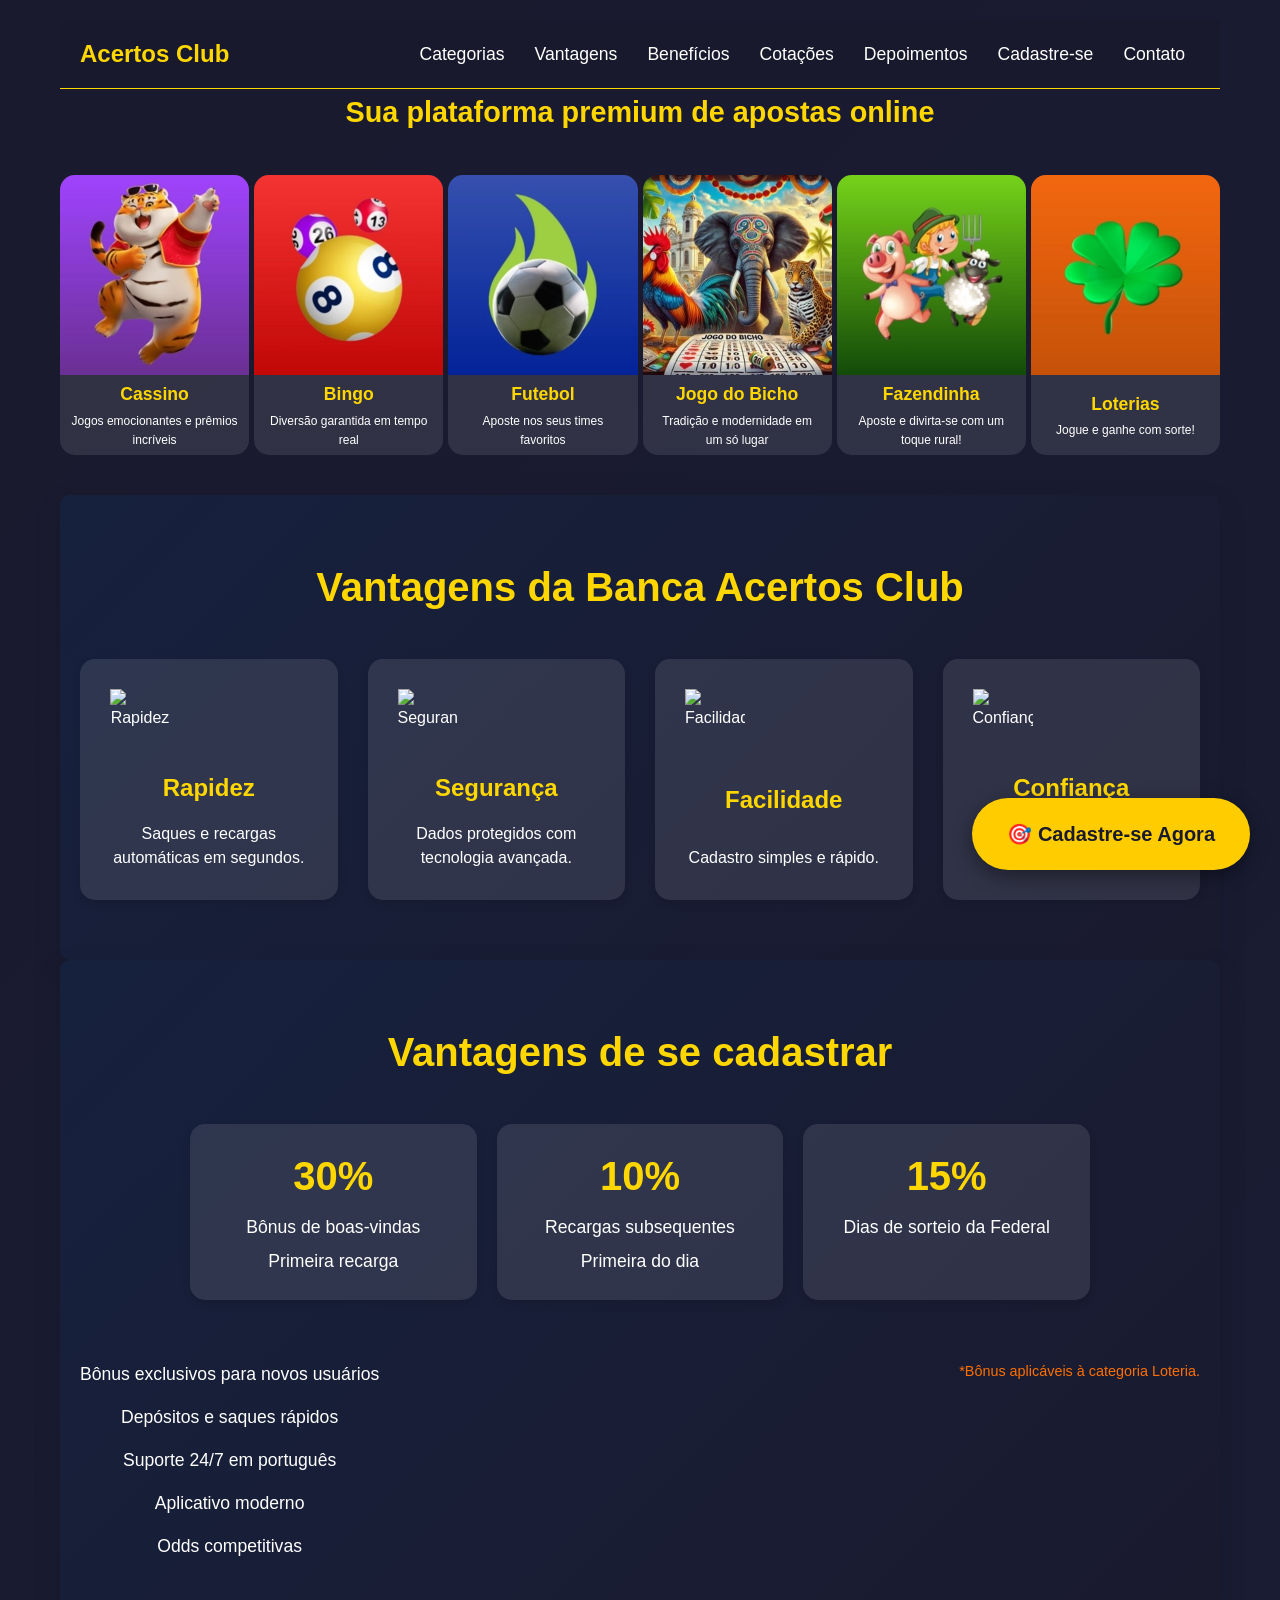
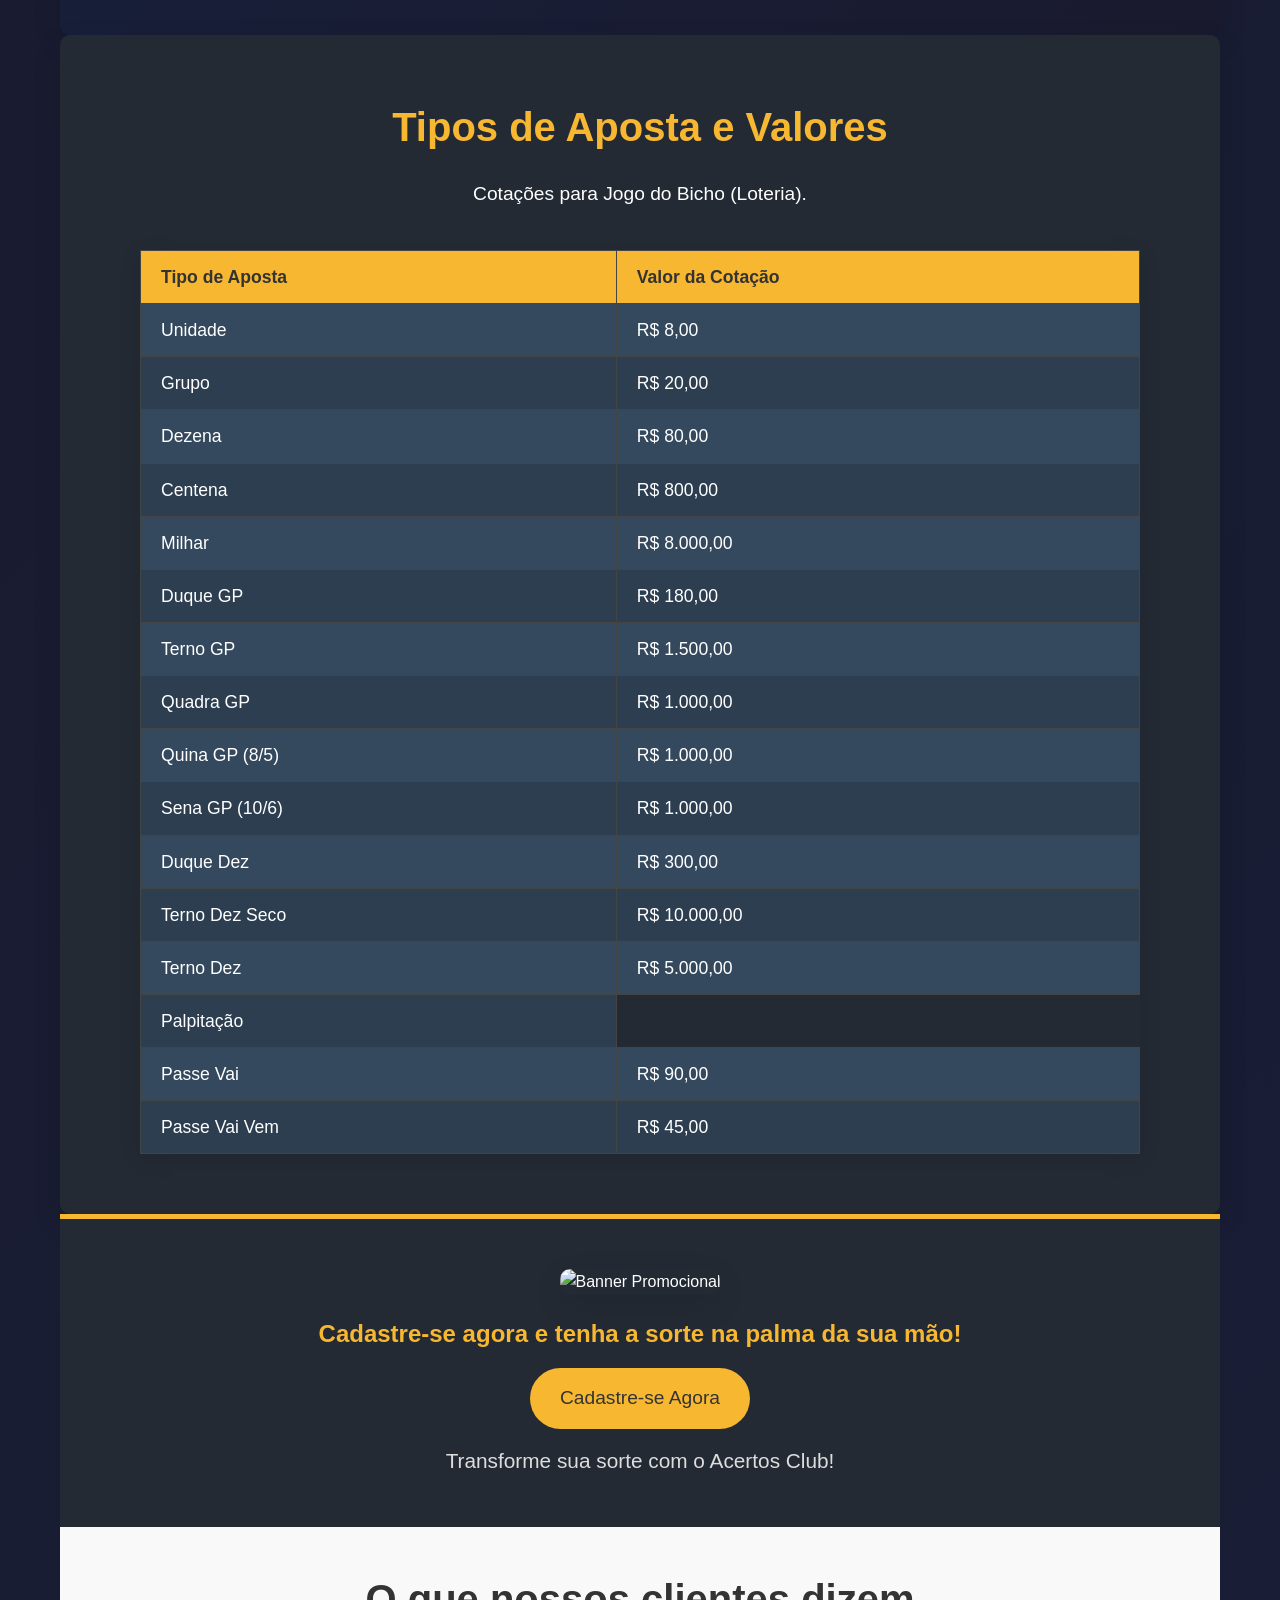
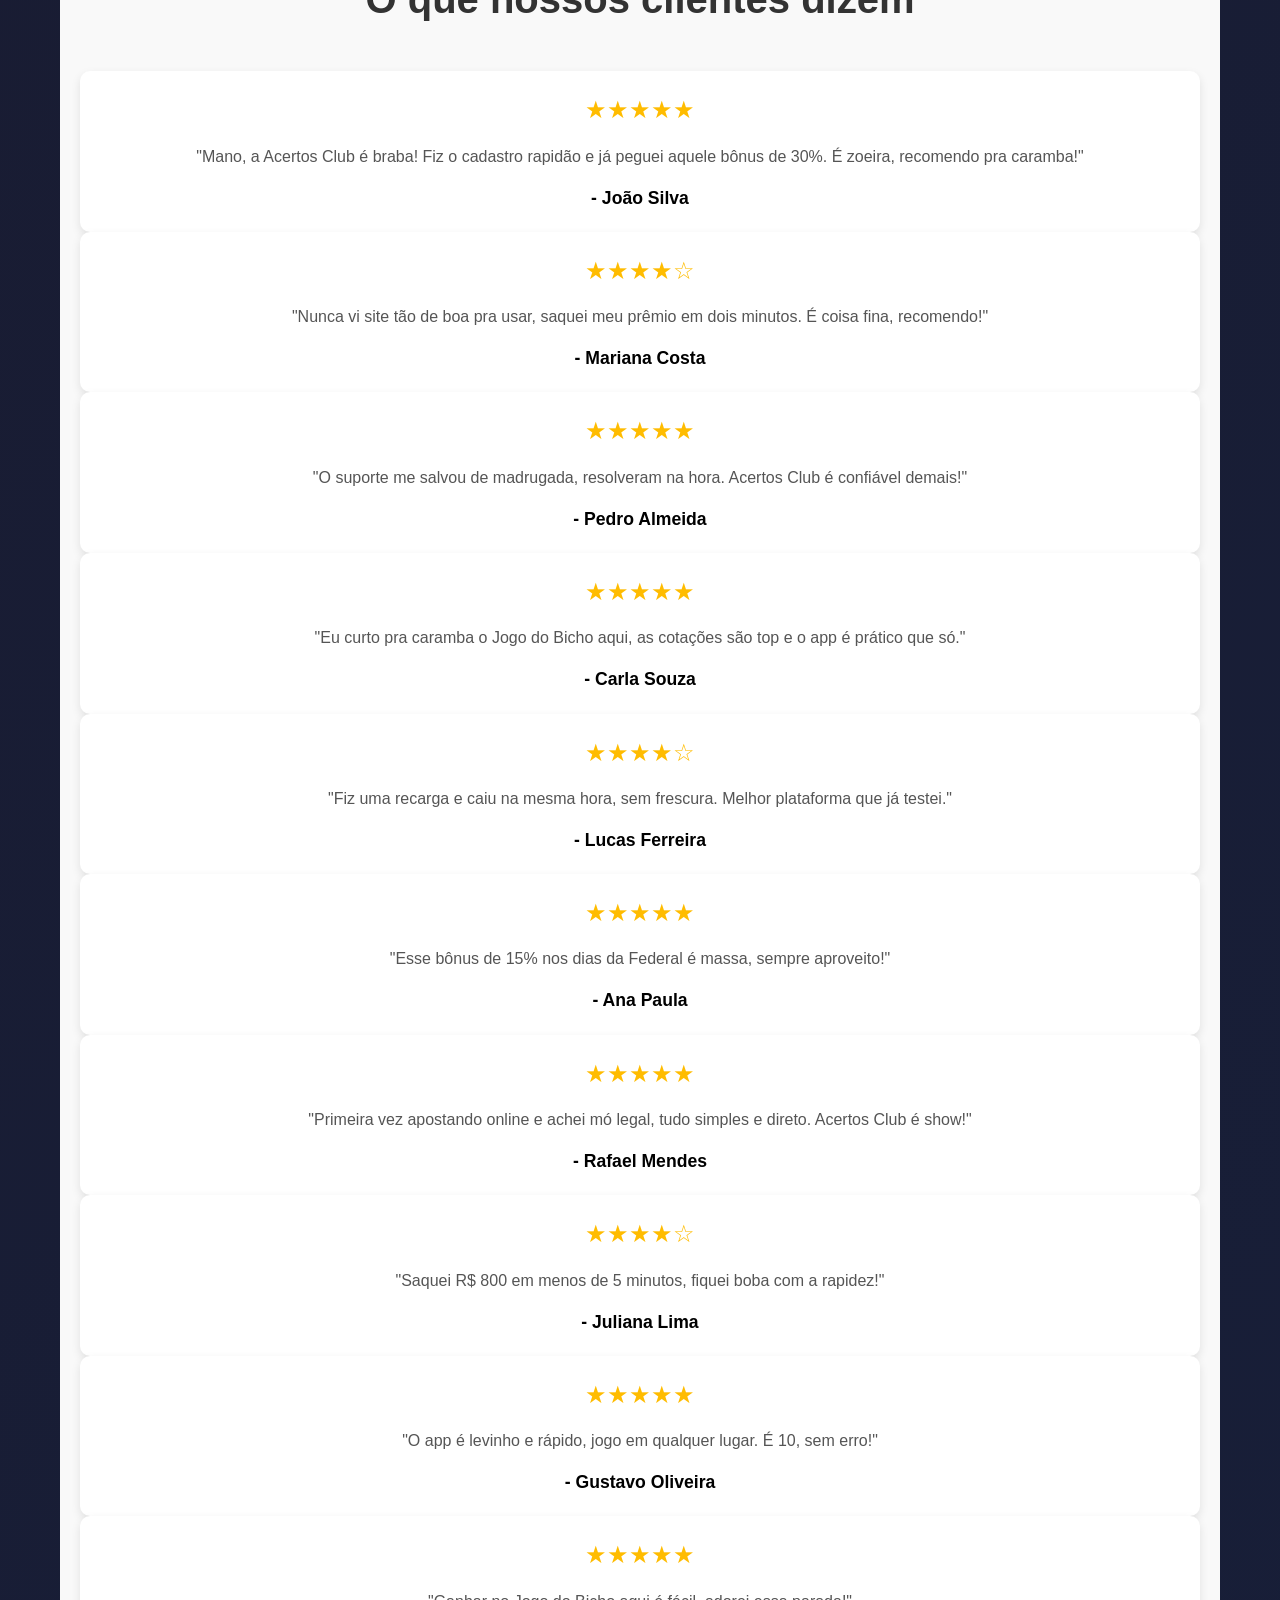
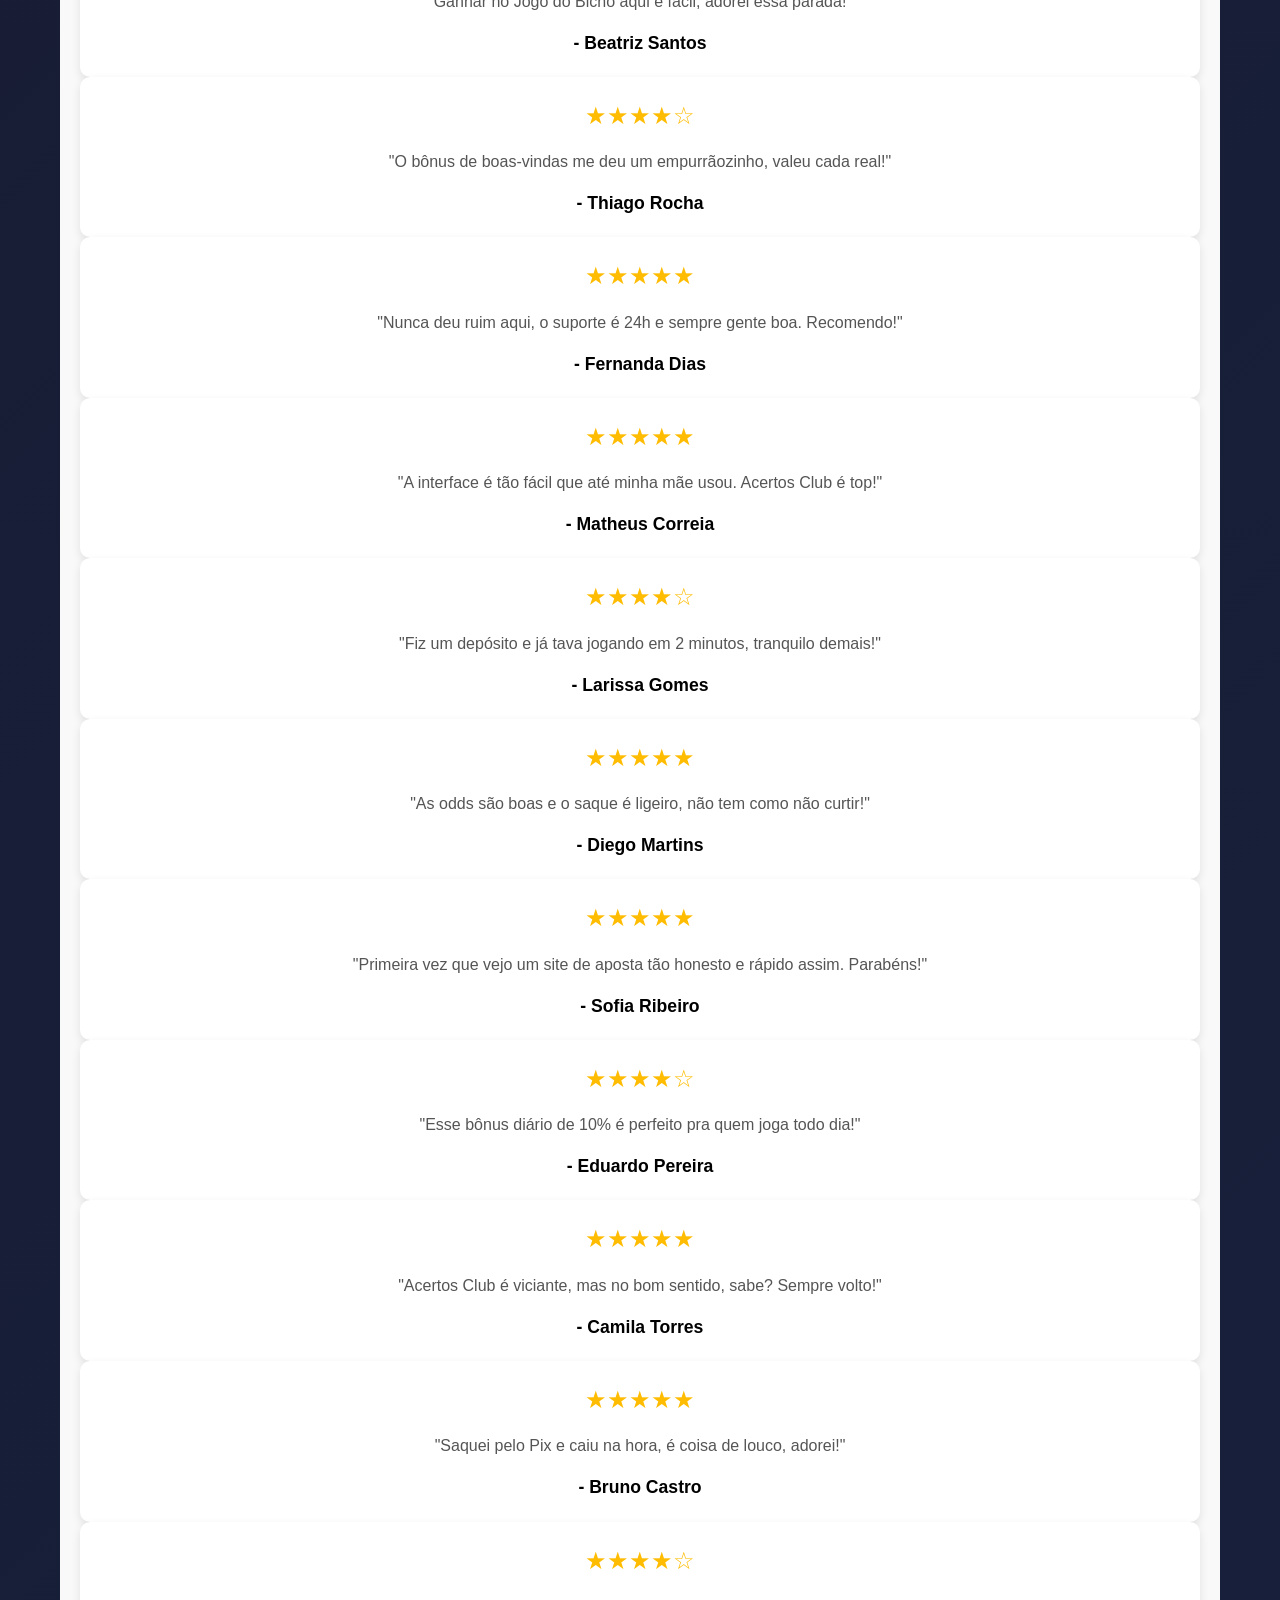
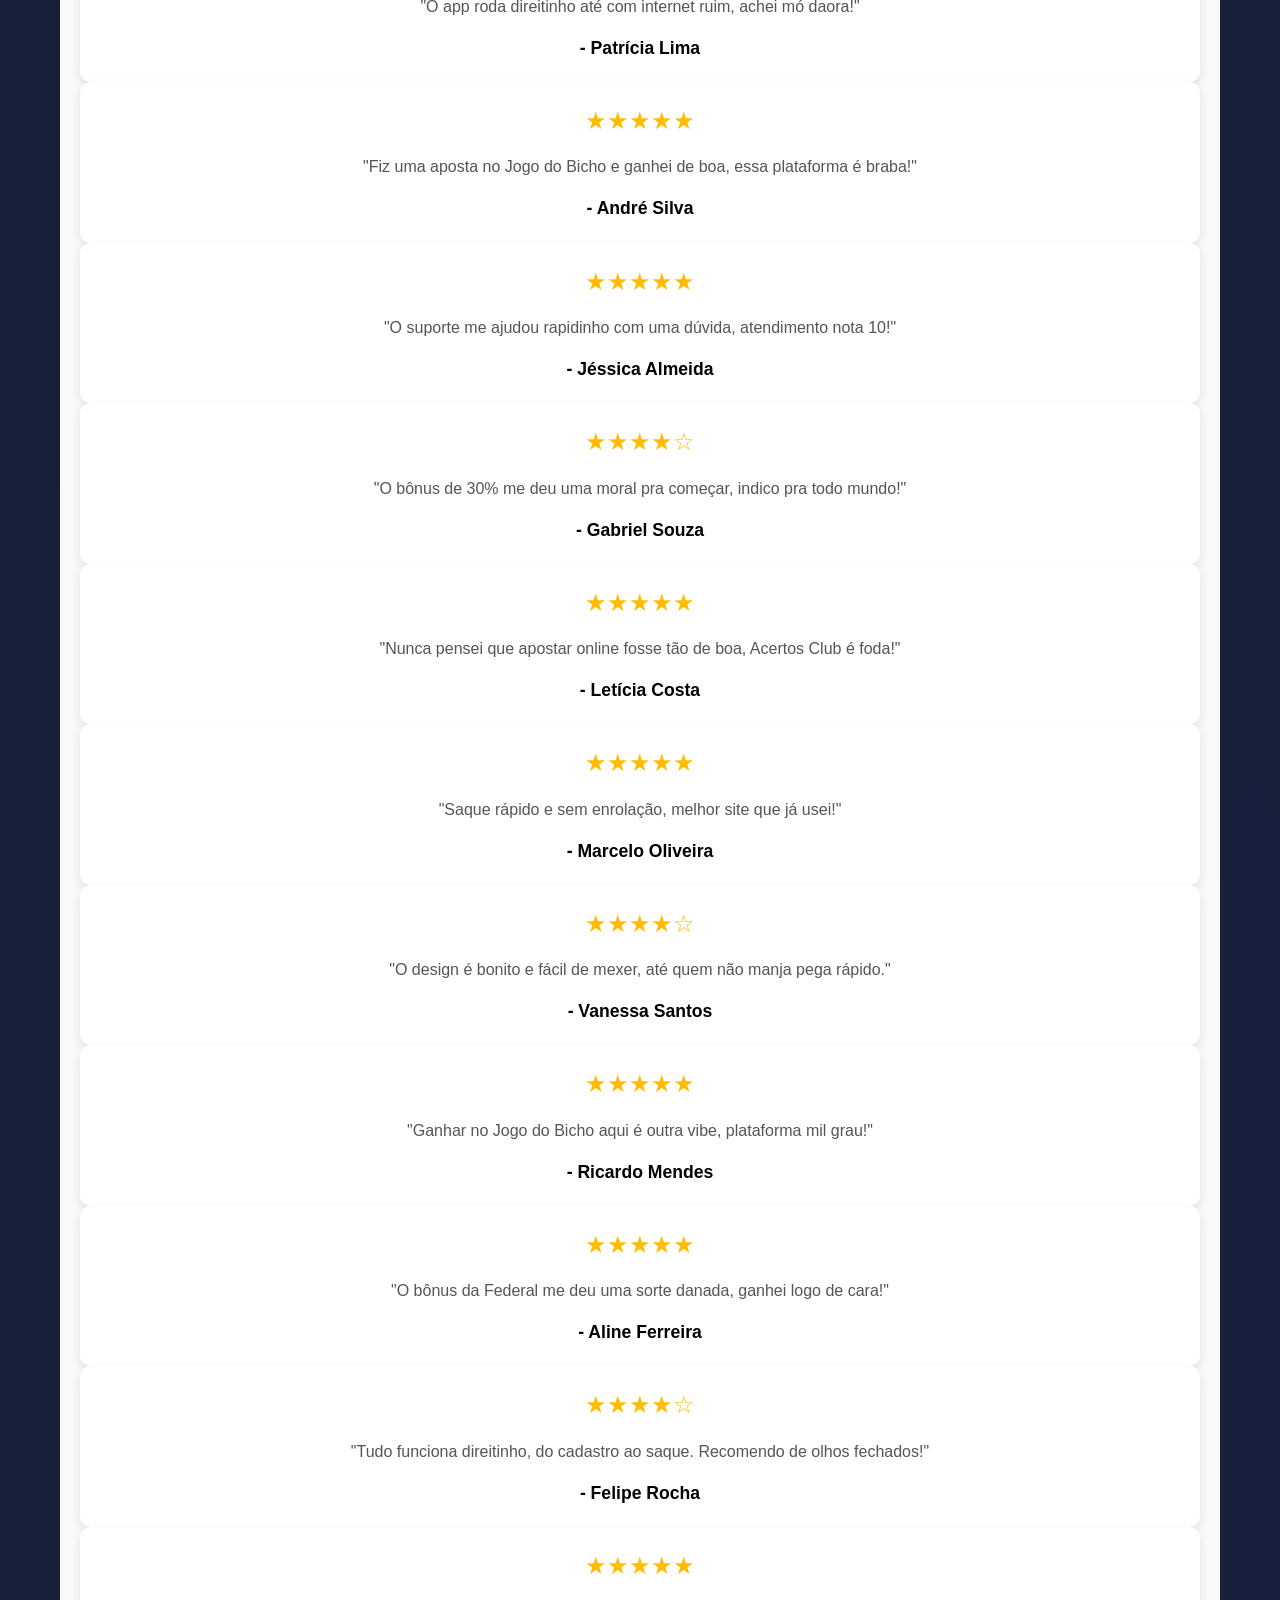
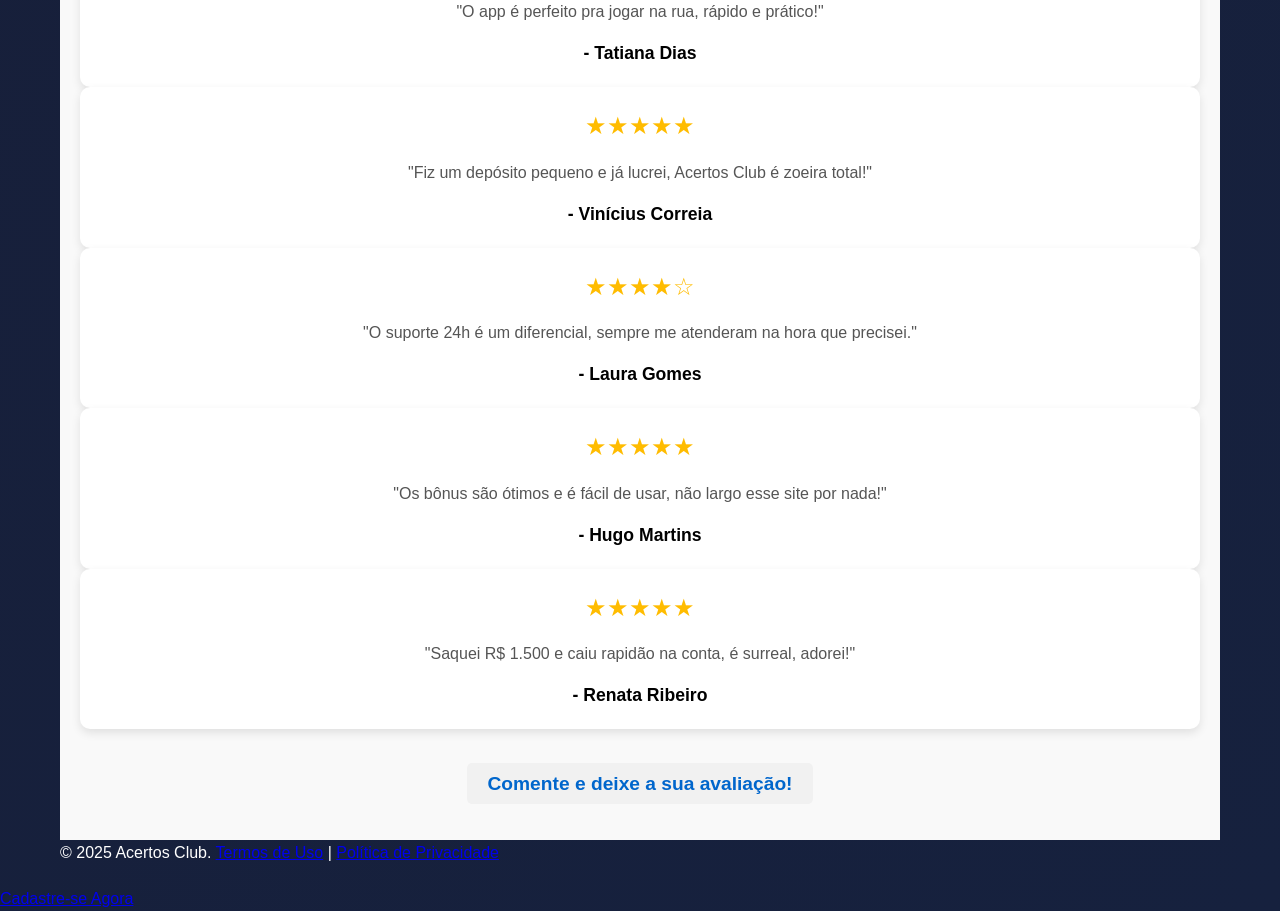
==== index.html @ 5f913197 "Update index.html" ====
<!DOCTYPE html>
<html lang="pt-br">
<head>
<meta charset="UTF-8">
<meta name="viewport" content="width=device-width, initial-scale=1.0">
<meta name="description" content="Acertos Club - A melhor plataforma de apostas online no Brasil. Ganhe prêmios incríveis no Cassino, Jogo do Bicho e mais! Cadastre-se agora e transforme sua sorte.">
<meta name="keywords" content="Acertos Club, apostas online, cassino online, jogo do bicho, bônus de apostas, apostas seguras, plataforma de apostas Brasil">
<meta name="author" content="Acertos Club">
<meta name="robots" content="index, follow">
<title>Acertos Club - Apostas Online | Ganhe Prêmios Incríveis</title>
<link rel="canonical" href="https://acertosonline.com/">

<!-- Open Graph -->
<meta property="og:title" content="Acertos Club - Apostas Online">
<meta property="og:description" content="Descubra a Acertos Club, sua plataforma premium de apostas online. Cadastre-se e aproveite bônus exclusivos!">
<meta property="og:image" content="https://acertosonline.com/shate-link.webp">
<meta property="og:url" content="https://acertosonline.com/">
<meta property="og:type" content="website">

<!-- Favicons -->
<link rel="icon" href="icons/favicon-32x32.webp" type="image/webp" sizes="32x32">
<link rel="icon" href="icons/favicon-16x16.webp" type="image/webp" sizes="16x16">
<link rel="apple-touch-icon" href="icons/apple-touch-icon-180x180.webp">
<link rel="icon" href="icons/android-chrome-192x192.webp" type="image/webp" sizes="192x192">
<link rel="icon" href="icons/android-chrome-512x512.webp" type="image/webp" sizes="512x512">

<!-- Google tag -->
<script async src="https://www.googletagmanager.com/gtag/js?id=G-NZD1KWSSGN"></script>
<script>
  window.dataLayer = window.dataLayer || [];
  function gtag(){dataLayer.push(arguments);}
  gtag('js', new Date());
  gtag('config', 'G-NZD1KWSSGN');
</script>

<style>
    *{margin:0;padding:0;box-sizing:border-box;font-family:Arial,sans-serif;}
    body{background:linear-gradient(135deg,#1a1a2e,#16213e);color:#fff;line-height:1.6;}
    .container{max-width:1200px;margin:0 auto;padding:20px;}
    nav{position:sticky;top:0;background:rgba(26,26,46,0.9);padding:15px 20px;z-index:10;border-bottom:1px solid #ffd700;display:flex;justify-content:space-between;align-items:center;}
    .nav-brand{color:#ffd700;font-size:1.5em;font-weight:bold;}
    .nav-links{display:flex;align-items:center;}
    nav a{color:#fff;text-decoration:none;margin:0 15px;font-size:1.1em;transition:color .3s;}
    nav a:hover,nav a.active{color:#ffd700;}
    .hamburger{display:none;cursor:pointer;font-size:1.5em;color:#fff;}
    header{position:relative;text-align:center;padding:20px 0;border-radius:15px;margin-bottom:10px;}
    header img{max-width:300px;height:auto;display:block;margin:0 auto;}
    .intro{text-align:center;margin-bottom:40px;}
    .intro h1{font-size:1.8em;color:#ffd700;margin-bottom:20px;}
    section[id], div[id]{scroll-margin-top:80px;}

    .categories {display: grid;grid-template-columns: repeat(6, 1fr);gap: 5px;margin: 40px 0;width: 100%;}
    .category-card {background: rgba(255,255,255,0.1);border-radius: 15px;padding: 0;text-align: center;transition: transform .3s, box-shadow .3s;height: 100%;display: flex;flex-direction: column;max-width: none;}
    .category-card:hover {transform: translateY(-10px);box-shadow: 0 10px 20px rgba(0,0,0,0.2);}
    .category-card img {width: 100%;height: 200px;object-fit: cover;border-top-left-radius: 15px;border-top-right-radius: 15px;}
    .category-card .content {padding: 5px 10px;flex: 1;display: flex;flex-direction: column;justify-content: center;gap: 3px;}
    .category-card h2 {font-size: 1.1em;margin: 0;color: #ffd700;}
    .category-card p {font-size: 0.75em;margin: 0;}
    @media (max-width: 768px) {
        .categories {grid-template-columns: repeat(2, 1fr);gap: 10px;}
        .category-card img {height: 120px;width: 100%;object-fit: cover;}
        .category-card .content {padding: 3px 8px;gap: 2px;}
        nav {position: fixed;top: 0;left: 0;width: 100%;padding: 15px;}
        .category-card img {aspect-ratio: 1/1;}
    }
</style>

<link rel="stylesheet" href="styles.css" media="print" onload="this.media='all'">
</head>
<body>
<div class="container">
    <nav>
        <span class="nav-brand">Acertos Club</span>
        <div class="nav-links">
            <a href="#intro">Categorias</a>
            <a href="#advantages">Vantagens</a>
            <a href="#benefits">Benefícios</a>
            <a href="#bet-types">Cotações</a>
            <a href="#testimonials">Depoimentos</a>
            <a href="https://app.acertosonline.com/" target="_blank">Cadastre-se</a>
            <a href="/contato.html">Contato</a>
        </div>
        <span class="hamburger"><img src="icons/bars.webp" alt="Menu"></span>
    </nav>

    <div id="intro" class="intro">
        <h1>Sua plataforma premium de apostas online</h1>
        <section class="categories">
            <div class="category-card">
                <img src="icons/cassino.webp" alt="Cassino">
                <div class="content">
                    <h2>Cassino</h2>
                    <p>Jogos emocionantes e prêmios incríveis</p>
                </div>
            </div>
            <div class="category-card">
                <img src="icons/bingo.webp" alt="Bingo">
                <div class="content">
                    <h2>Bingo</h2>
                    <p>Diversão garantida em tempo real</p>
                </div>
            </div>
            <div class="category-card">
                <img src="icons/futebol.webp" alt="Futebol">
                <div class="content">
                    <h2>Futebol</h2>
                    <p>Aposte nos seus times favoritos</p>
                </div>
            </div>
            <div class="category-card">
                <img src="icons/jogo-do-bicho.webp" alt="Jogo do Bicho">
                <div class="content">
                    <h2>Jogo do Bicho</h2>
                    <p>Tradição e modernidade em um só lugar</p>
                </div>
            </div>
            <div class="category-card">
                <img src="icons/fazendinha.webp" alt="Fazendinha">
                <div class="content">
                    <h2>Fazendinha</h2>
                    <p>Aposte e divirta-se com um toque rural!</p>
                </div>
            </div>
            <div class="category-card">
                <img src="icons/loterias.webp" alt="Loteria">
                <div class="content">
                    <h2>Loterias</h2>
                    <p>Jogue e ganhe com sorte!</p>
                </div>
            </div>
        </section>
    </div>

    <section id="advantages" class="advantages fade-in-section">


<style>
    /* Estilo geral da seção de vantagens */
    #advantages {
        padding: 60px 20px;
        background: linear-gradient(135deg, #16213e, #1a1a2e);
        color: #fff;
        text-align: center;
        border-radius: 10px;
        box-shadow: 0 10px 30px rgba(0, 0, 0, 0.1);
    }

    #advantages h2 {
        font-size: 2.5em;
        margin-bottom: 40px;
        color: #ffd700;
        font-weight: bold;
    }

    /* Grid de vantagens */
    .advantages-grid {
        display: grid;
        grid-template-columns: repeat(4, 1fr);
        gap: 30px;
        max-width: 1200px;
        margin: 0 auto;
    }

    .advantage-item {
        background: rgba(255, 255, 255, 0.1);
        border-radius: 15px;
        padding: 30px;
        display: flex;
        flex-direction: column;
        justify-content: space-between;
        text-align: center;
        transition: transform 0.3s, box-shadow 0.3s;
        height: 100%;
        box-shadow: 0 4px 8px rgba(0, 0, 0, 0.1);
    }

    /* Efeito de hover nas vantagens */
    .advantage-item:hover {
        transform: translateY(-10px);
        box-shadow: 0 10px 30px rgba(0, 0, 0, 0.2);
    }

    /* Ícones dentro das vantagens */
    .advantage-item img {
        width: 60px;
        height: 60px;
        margin-bottom: 20px;
    }

    /* Títulos das vantagens */
    .advantage-item h3 {
        font-size: 1.5em;
        color: #ffd700;
        margin-bottom: 15px;
        font-weight: bold;
    }

    /* Descrição das vantagens */
    .advantage-item p {
        font-size: 1em;
        color: #fff;
        line-height: 1.5;
    }

    /* Efeito de fade-in para a seção */
    .fade-in-section {
        opacity: 0;
        animation: fadeIn 1s forwards;
    }

    @keyframes fadeIn {
        to {
            opacity: 1;
        }
    }

    /* Responsividade */
    @media (max-width: 1024px) {
        .advantages-grid {
            grid-template-columns: repeat(2, 1fr);
        }
    }

    @media (max-width: 768px) {
        .advantages-grid {
            grid-template-columns: 1fr;
        }

        #advantages h2 {
            font-size: 2em;
        }
    }
</style>









        <h2>Vantagens da Banca Acertos Club</h2>
        <div class="advantages-grid">
            <div class="advantage-item">
                <img src="icons/bolt.webp" alt="Rapidez">
                <h3>Rapidez</h3>
                <p>Saques e recargas automáticas em segundos.</p>
            </div>
            <div class="advantage-item">
                <img src="icons/shield.webp" alt="Segurança">
                <h3>Segurança</h3>
                <p>Dados protegidos com tecnologia avançada.</p>
            </div>
            <div class="advantage-item">
                <img src="icons/mobile.webp" alt="Facilidade">
                <h3>Facilidade</h3>
                <p>Cadastro simples e rápido.</p>
            </div>
            <div class="advantage-item">
                <img src="icons/handshake.webp" alt="Confiança">
                <h3>Confiança</h3>
                <p>Transparência e suporte dedicado.</p>
            </div>
        </div>
    </section>
<!-- Botão Flutuante de Cadastro -->
<a href="https://app.acertosonline.com/" 
   class="botao-flutuante" 
   target="_blank" 
   title="Cadastre-se agora!">🎯 Cadastre-se Agora</a>

<style>
.botao-flutuante {
  position: fixed;
  bottom: 30px;
  right: 30px;
  background-color: #ffcc00;
  color: #1a1a2e;
  padding: 20px 35px;
  border-radius: 60px;
  text-decoration: none;
  font-weight: bold;
  font-size: 20px;
  box-shadow: 0 6px 20px rgba(0,0,0,0.4);
  z-index: 1000;
  transition: background-color 0.3s ease, transform 0.3s ease;
}
.botao-flutuante:hover {
  background-color: #e6b800;
  transform: scale(1.1);
}
</style>


    <!-- Continuação dos outros blocos... -->
<!-- O restante do HTML permanece igual -->
        <section id="benefits" class="benefits fade-in-section">


<style>
    /* Estilo geral da seção de benefícios */
    #benefits {
        padding: 60px 20px;
        background: linear-gradient(135deg, #16213e, #1a1a2e);
        color: #fff;
        text-align: center;
        border-radius: 10px;
        box-shadow: 0 10px 30px rgba(0, 0, 0, 0.1);
    }

    #benefits h2 {
        font-size: 2.5em;
        margin-bottom: 40px;
        color: #ffd700;
        font-weight: bold;
    }

    /* Conteúdo principal da seção */
    .benefits-content {
        display: flex;
        flex-wrap: wrap;
        justify-content: space-between;
        gap: 30px;
    }

    /* Cartões de bônus */
    .bonus-cards {
        display: grid;
        grid-template-columns: repeat(3, 1fr);
        gap: 20px;
        width: 100%;
        max-width: 900px;
        margin: 0 auto;
    }

    .bonus-card {
        background: rgba(255, 255, 255, 0.1);
        border-radius: 15px;
        padding: 20px;
        text-align: center;
        box-shadow: 0 4px 8px rgba(0, 0, 0, 0.1);
        transition: transform 0.3s, box-shadow 0.3s;
    }

    .bonus-card:hover {
        transform: translateY(-10px);
        box-shadow: 0 10px 30px rgba(0, 0, 0, 0.2);
    }

    .bonus-card .percentage {
        font-size: 2.5em;
        color: #ffd700;
        font-weight: bold;
        margin-bottom: 10px;
    }

    .bonus-card p {
        font-size: 1.1em;
        color: #fff;
        margin: 5px 0;
    }

    /* Lista de benefícios */
    .benefits-list ul {
        list-style: none;
        padding: 0;
        margin-top: 30px;
    }

    .benefits-list li {
        font-size: 1.1em;
        margin-bottom: 15px;
        color: #fff;
    }

    /* Notas de benefícios */
    .benefits-note {
        font-size: 0.9em;
        color: #ff6f00;
        margin-top: 30px;
    }

    /* Efeito de fade-in para a seção */
    .fade-in-section {
        opacity: 0;
        animation: fadeIn 1s forwards;
    }

    @keyframes fadeIn {
        to {
            opacity: 1;
        }
    }

    /* Responsividade */
    @media (max-width: 1024px) {
        .bonus-cards {
            grid-template-columns: repeat(2, 1fr);
        }
    }

    @media (max-width: 768px) {
        .bonus-cards {
            grid-template-columns: 1fr;
        }

        #benefits h2 {
            font-size: 2em;
        }

        .bonus-card {
            padding: 15px;
        }

        .benefits-list li {
            font-size: 1em;
        }
    }
</style>




            <h2>Vantagens de se cadastrar</h2>
            <div class="benefits-content">
                <div class="bonus-cards">
                    <div class="bonus-card">
                        <span class="percentage">30%</span>
                        <p>Bônus de boas-vindas</p>
                        <p>Primeira recarga</p>
                    </div>
                    <div class="bonus-card">
                        <span class="percentage">10%</span>
                        <p>Recargas subsequentes</p>
                        <p>Primeira do dia</p>
                    </div>
                    <div class="bonus-card">
                        <span class="percentage">15%</span>
                        <p>Dias de sorteio da Federal</p>
                    </div>
                </div>
                <div class="benefits-list">
                    <ul>
                        <li>Bônus exclusivos para novos usuários</li>
                        <li>Depósitos e saques rápidos</li>
                        <li>Suporte 24/7 em português</li>
                        <li>Aplicativo moderno</li>
                        <li>Odds competitivas</li>
                    </ul>
                </div>
                <p class="benefits-note">*Bônus aplicáveis à categoria Loteria.</p>
            </div>



        </section>

        <section id="bet-types" class="bet-types fade-in-section">


<style>
    /* Estilo geral da seção de tipos de aposta */
    #bet-types {
        padding: 60px 20px;
        background: #232a34;
        color: #fff;
        text-align: center;
        border-radius: 10px;
        box-shadow: 0 10px 30px rgba(0, 0, 0, 0.1);
    }

    #bet-types h2 {
        font-size: 2.5em;
        margin-bottom: 20px;
        color: #f7b731;
        font-weight: bold;
    }

    #bet-types p {
        font-size: 1.2em;
        color: #fff;
        margin-bottom: 40px;
    }

    /* Estilo para a tabela */
    .bet-table {
        width: 100%;
        max-width: 1000px;
        margin: 0 auto;
        border-collapse: collapse;
        box-shadow: 0 5px 20px rgba(0, 0, 0, 0.1);
    }

    .bet-table th,
    .bet-table td {
        padding: 12px 20px;
        border: 1px solid #444;
        text-align: left;
        font-size: 1.1em;
    }

    .bet-table th {
        background-color: #f7b731;
        color: #333;
    }

    .bet-table tbody tr:nth-child(even) {
        background-color: #2c3e50;
    }

    .bet-table tbody tr:nth-child(odd) {
        background-color: #34495e;
    }

    .bet-table td {
        color: #fff;
    }

    .bet-table tbody tr:hover {
        background-color: #f39c12;
        cursor: pointer;
    }

    /* Efeito de fade-in para a seção */
    .fade-in-section {
        opacity: 0;
        animation: fadeIn 1s forwards;
    }

    @keyframes fadeIn {
        to {
            opacity: 1;
        }
    }

    /* Responsividade */
    @media (max-width: 768px) {
        .bet-table {
            font-size: 0.9em;
        }

        #bet-types h2 {
            font-size: 2em;
        }

        #bet-types p {
            font-size: 1.1em;
        }
    }
</style>






            <h2>Tipos de Aposta e Valores</h2>
            <p>Cotações para Jogo do Bicho (Loteria).</p>
            <table class="bet-table">
                <thead>
                    <tr><th>Tipo de Aposta</th><th>Valor da Cotação</th></tr>
                </thead>
                <tbody>
                    <tr><td>Unidade</td><td>R$ 8,00</td></tr>
                    <tr><td>Grupo</td><td>R$ 20,00</td></tr>
                    <tr><td>Dezena</td><td>R$ 80,00</td></tr>
                    <tr><td>Centena</td><td>R$ 800,00</td></tr>
                    <tr><td>Milhar</td><td>R$ 8.000,00</td></tr>
                    <tr><td>Duque GP</td><td>R$ 180,00</td></tr>
                    <tr><td>Terno GP</td><td>R$ 1.500,00</td></tr>
                    <tr><td>Quadra GP</td><td>R$ 1.000,00</td></tr>
                    <tr><td>Quina GP (8/5)</td><td>R$ 1.000,00</td></tr>
                    <tr><td>Sena GP (10/6)</td><td>R$ 1.000,00</td></tr>
                    <tr><td>Duque Dez</td><td>R$ 300,00</td></tr>
                    <tr><td>Terno Dez Seco</td><td>R$ 10.000,00</td></tr>
                    <tr><td>Terno Dez</td><td>R$ 5.000,00</td></tr>
                    <tr><td>Palpitação</td><watchdog:R$ 800,00</td></tr>
                    <tr><td>Passe Vai</td><td>R$ 90,00</td></tr>
                    <tr><td>Passe Vai Vem</td><td>R$ 45,00</td></tr>
                </tbody>
            </table>
        </section>

        <section id="footer-cta" class="footer-cta fade-in-section">


<style>
    /* Estilo geral da seção Footer CTA */
    #footer-cta {
        background-color: #232a34;
        color: #fff;
        padding: 50px 20px;
        text-align: center;
        display: flex;
        flex-direction: column;
        justify-content: center;
        align-items: center;
        border-top: 5px solid #f7b731;
    }

    /* Banner da promoção */
    .footer-banner img {
        max-width: 100%;
        height: auto;
        border-radius: 10px;
        box-shadow: 0 10px 30px rgba(0, 0, 0, 0.1);
    }

    /* Container de CTA */
    .footer-cta-container {
        margin-top: 20px;
        text-align: center;
    }

    .footer-banner-slogan {
        font-size: 1.5em;
        font-weight: bold;
        margin-bottom: 15px;
        color: #f7b731;
    }

    .footer-btn {
        background-color: #f7b731;
        color: #333;
        padding: 15px 30px;
        font-size: 1.2em;
        text-decoration: none;
        border-radius: 50px;
        transition: background-color 0.3s ease, transform 0.3s ease;
        display: inline-block;
    }

    .footer-btn:hover {
        background-color: #f39c12;
        transform: scale(1.05);
    }

    .footer-slogan {
        font-size: 1.3em;
        margin-top: 15px;
        color: #ddd;
    }

    /* Efeito de fade-in para a seção */
    .fade-in-section {
        opacity: 0;
        animation: fadeIn 1s forwards;
    }

    @keyframes fadeIn {
        to {
            opacity: 1;
        }
    }

    /* Responsividade */
    @media (max-width: 768px) {
        .footer-banner img {
            width: 100%;
            max-width: 350px;
        }

        .footer-banner-slogan {
            font-size: 1.2em;
        }

        .footer-btn {
            font-size: 1em;
            padding: 12px 25px;
        }

        .footer-slogan {
            font-size: 1.1em;
        }
    }
</style>


            <div class="footer-banner">
                <img src="banner.webp" alt="Banner Promocional" width="400" height="200" loading="lazy">
            </div>
            <div class="footer-cta-container">
                <p class="footer-banner-slogan">Cadastre-se agora e tenha a sorte na palma da sua mão!</p>
                <a href="https://app.acertosonline.com/" class="footer-btn" target="_blank">Cadastre-se Agora</a>
                <p class="footer-slogan">Transforme sua sorte com o Acertos Club!</p>
            </div>
        </section>



<section id="testimonials" class="footer-content fade-in-section">

<style>
 #testimonials {
    background-color: #f9f9f9;
    padding: 40px 20px;
    text-align: center;
}

#testimonials h3 {
    font-size: 2.5rem;
    color: #333;
    margin-bottom: 40px;
    font-weight: bold;
}

.testimonials-wrapper {
    display: grid;
    grid-template-columns: repeat(auto-fit, minmax(300px, 1fr));
    gap: 20px;
}

.testimonial-card {
    background-color: #fff;
    padding: 20px;
    border-radius: 10px;
    box-shadow: 0 4px 10px rgba(0, 0, 0, 0.1);
    text-align: center;
    transition: transform 0.3s ease, box-shadow 0.3s ease;
}

.testimonial-card:hover {
    transform: translateY(-10px);
    box-shadow: 0 10px 20px rgba(0, 0, 0, 0.1);
}

.rating {
    font-size: 1.5rem;
    color: #ffbc00;
    margin-bottom: 15px;
}

.testimonial-card p {
    font-size: 1rem;
    color: #555;
    line-height: 1.5;
    margin-bottom: 15px;
}

.testimonial-card span {
    font-size: 1.1rem;
    color: #000; /* Alterado para preto */
    font-weight: bold;
}


.review-link {
    margin-top: 40px;
}

.review-link a {
    font-size: 1.2rem;
    color: #0066cc;
    text-decoration: none;
    font-weight: bold;
    padding: 10px 20px;
    background-color: #f1f1f1;
    border-radius: 5px;
    transition: background-color 0.3s ease, color 0.3s ease;
}

.review-link a:hover {
    background-color: #0066cc;
    color: #fff;
}

</style>



    <h3>O que nossos clientes dizem</h3>
    <div class="testimonials-wrapper">
        <div class="testimonials">
            <div class="testimonial-card">
                <div class="rating">★★★★★</div>
                <p>"Mano, a Acertos Club é braba! Fiz o cadastro rapidão e já peguei aquele bônus de 30%. É zoeira, recomendo pra caramba!"</p>
                <span>- João Silva</span>
            </div>
            <div class="testimonial-card">
                <div class="rating">★★★★☆</div>
                <p>"Nunca vi site tão de boa pra usar, saquei meu prêmio em dois minutos. É coisa fina, recomendo!"</p>
                <span>- Mariana Costa</span>
            </div>
            <div class="testimonial-card">
                <div class="rating">★★★★★</div>
                <p>"O suporte me salvou de madrugada, resolveram na hora. Acertos Club é confiável demais!"</p>
                <span>- Pedro Almeida</span>
            </div>
            <div class="testimonial-card">
                <div class="rating">★★★★★</div>
                <p>"Eu curto pra caramba o Jogo do Bicho aqui, as cotações são top e o app é prático que só."</p>
                <span>- Carla Souza</span>
            </div>
            <div class="testimonial-card">
                <div class="rating">★★★★☆</div>
                <p>"Fiz uma recarga e caiu na mesma hora, sem frescura. Melhor plataforma que já testei."</p>
                <span>- Lucas Ferreira</span>
            </div>
            <div class="testimonial-card">
                <div class="rating">★★★★★</div>
                <p>"Esse bônus de 15% nos dias da Federal é massa, sempre aproveito!"</p>
                <span>- Ana Paula</span>
            </div>
            <div class="testimonial-card">
                <div class="rating">★★★★★</div>
                <p>"Primeira vez apostando online e achei mó legal, tudo simples e direto. Acertos Club é show!"</p>
                <span>- Rafael Mendes</span>
            </div>
            <div class="testimonial-card">
                <div class="rating">★★★★☆</div>
                <p>"Saquei R$ 800 em menos de 5 minutos, fiquei boba com a rapidez!"</p>
                <span>- Juliana Lima</span>
            </div>
            <div class="testimonial-card">
                <div class="rating">★★★★★</div>
                <p>"O app é levinho e rápido, jogo em qualquer lugar. É 10, sem erro!"</p>
                <span>- Gustavo Oliveira</span>
            </div>
            <div class="testimonial-card">
                <div class="rating">★★★★★</div>
                <p>"Ganhar no Jogo do Bicho aqui é fácil, adorei essa parada!"</p>
                <span>- Beatriz Santos</span>
            </div>
            <div class="testimonial-card">
                <div class="rating">★★★★☆</div>
                <p>"O bônus de boas-vindas me deu um empurrãozinho, valeu cada real!"</p>
                <span>- Thiago Rocha</span>
            </div>
            <div class="testimonial-card">
                <div class="rating">★★★★★</div>
                <p>"Nunca deu ruim aqui, o suporte é 24h e sempre gente boa. Recomendo!"</p>
                <span>- Fernanda Dias</span>
            </div>
            <div class="testimonial-card">
                <div class="rating">★★★★★</div>
                <p>"A interface é tão fácil que até minha mãe usou. Acertos Club é top!"</p>
                <span>- Matheus Correia</span>
            </div>
            <div class="testimonial-card">
                <div class="rating">★★★★☆</div>
                <p>"Fiz um depósito e já tava jogando em 2 minutos, tranquilo demais!"</p>
                <span>- Larissa Gomes</span>
            </div>
            <div class="testimonial-card">
                <div class="rating">★★★★★</div>
                <p>"As odds são boas e o saque é ligeiro, não tem como não curtir!"</p>
                <span>- Diego Martins</span>
            </div>
            <div class="testimonial-card">
                <div class="rating">★★★★★</div>
                <p>"Primeira vez que vejo um site de aposta tão honesto e rápido assim. Parabéns!"</p>
                <span>- Sofia Ribeiro</span>
            </div>
            <div class="testimonial-card">
                <div class="rating">★★★★☆</div>
                <p>"Esse bônus diário de 10% é perfeito pra quem joga todo dia!"</p>
                <span>- Eduardo Pereira</span>
            </div>
            <div class="testimonial-card">
                <div class="rating">★★★★★</div>
                <p>"Acertos Club é viciante, mas no bom sentido, sabe? Sempre volto!"</p>
                <span>- Camila Torres</span>
            </div>
            <div class="testimonial-card">
                <div class="rating">★★★★★</div>
                <p>"Saquei pelo Pix e caiu na hora, é coisa de louco, adorei!"</p>
                <span>- Bruno Castro</span>
            </div>
            <div class="testimonial-card">
                <div class="rating">★★★★☆</div>
                <p>"O app roda direitinho até com internet ruim, achei mó daora!"</p>
                <span>- Patrícia Lima</span>
            </div>
            <div class="testimonial-card">
                <div class="rating">★★★★★</div>
                <p>"Fiz uma aposta no Jogo do Bicho e ganhei de boa, essa plataforma é braba!"</p>
                <span>- André Silva</span>
            </div>
            <div class="testimonial-card">
                <div class="rating">★★★★★</div>
                <p>"O suporte me ajudou rapidinho com uma dúvida, atendimento nota 10!"</p>
                <span>- Jéssica Almeida</span>
            </div>
            <div class="testimonial-card">
                <div class="rating">★★★★☆</div>
                <p>"O bônus de 30% me deu uma moral pra começar, indico pra todo mundo!"</p>
                <span>- Gabriel Souza</span>
            </div>
            <div class="testimonial-card">
                <div class="rating">★★★★★</div>
                <p>"Nunca pensei que apostar online fosse tão de boa, Acertos Club é foda!"</p>
                <span>- Letícia Costa</span>
            </div>
            <div class="testimonial-card">
                <div class="rating">★★★★★</div>
                <p>"Saque rápido e sem enrolação, melhor site que já usei!"</p>
                <span>- Marcelo Oliveira</span>
            </div>
            <div class="testimonial-card">
                <div class="rating">★★★★☆</div>
                <p>"O design é bonito e fácil de mexer, até quem não manja pega rápido."</p>
                <span>- Vanessa Santos</span>
            </div>
            <div class="testimonial-card">
                <div class="rating">★★★★★</div>
                <p>"Ganhar no Jogo do Bicho aqui é outra vibe, plataforma mil grau!"</p>
                <span>- Ricardo Mendes</span>
            </div>
            <div class="testimonial-card">
                <div class="rating">★★★★★</div>
                <p>"O bônus da Federal me deu uma sorte danada, ganhei logo de cara!"</p>
                <span>- Aline Ferreira</span>
            </div>
            <div class="testimonial-card">
                <div class="rating">★★★★☆</div>
                <p>"Tudo funciona direitinho, do cadastro ao saque. Recomendo de olhos fechados!"</p>
                <span>- Felipe Rocha</span>
            </div>
            <div class="testimonial-card">
                <div class="rating">★★★★★</div>
                <p>"O app é perfeito pra jogar na rua, rápido e prático!"</p>
                <span>- Tatiana Dias</span>
            </div>
            <div class="testimonial-card">
                <div class="rating">★★★★★</div>
                <p>"Fiz um depósito pequeno e já lucrei, Acertos Club é zoeira total!"</p>
                <span>- Vinícius Correia</span>
            </div>
            <div class="testimonial-card">
                <div class="rating">★★★★☆</div>
                <p>"O suporte 24h é um diferencial, sempre me atenderam na hora que precisei."</p>
                <span>- Laura Gomes</span>
            </div>
            <div class="testimonial-card">
                <div class="rating">★★★★★</div>
                <p>"Os bônus são ótimos e é fácil de usar, não largo esse site por nada!"</p>
                <span>- Hugo Martins</span>
            </div>
            <div class="testimonial-card">
                <div class="rating">★★★★★</div>
                <p>"Saquei R$ 1.500 e caiu rapidão na conta, é surreal, adorei!"</p>
                <span>- Renata Ribeiro</span>
            </div>
        </div>
    </div>
    <div class="review-link">
        <a href="https://g.page/r/Cd4KjfCG7vFiEBM/review" target="_blank">Comente e deixe a sua avaliação!</a>
    </div>
</section>





        <footer>
            <p>© 2025 Acertos Club. <a href="#">Termos de Uso</a> | <a href="#">Política de Privacidade</a></p>
        </footer>
    </div>

    <a href="https://app.acertosonline.com/" class="floating-btn" target="_blank">Cadastre-se Agora</a>

    <script defer src="scripts.js"></script>

</body>
</html>
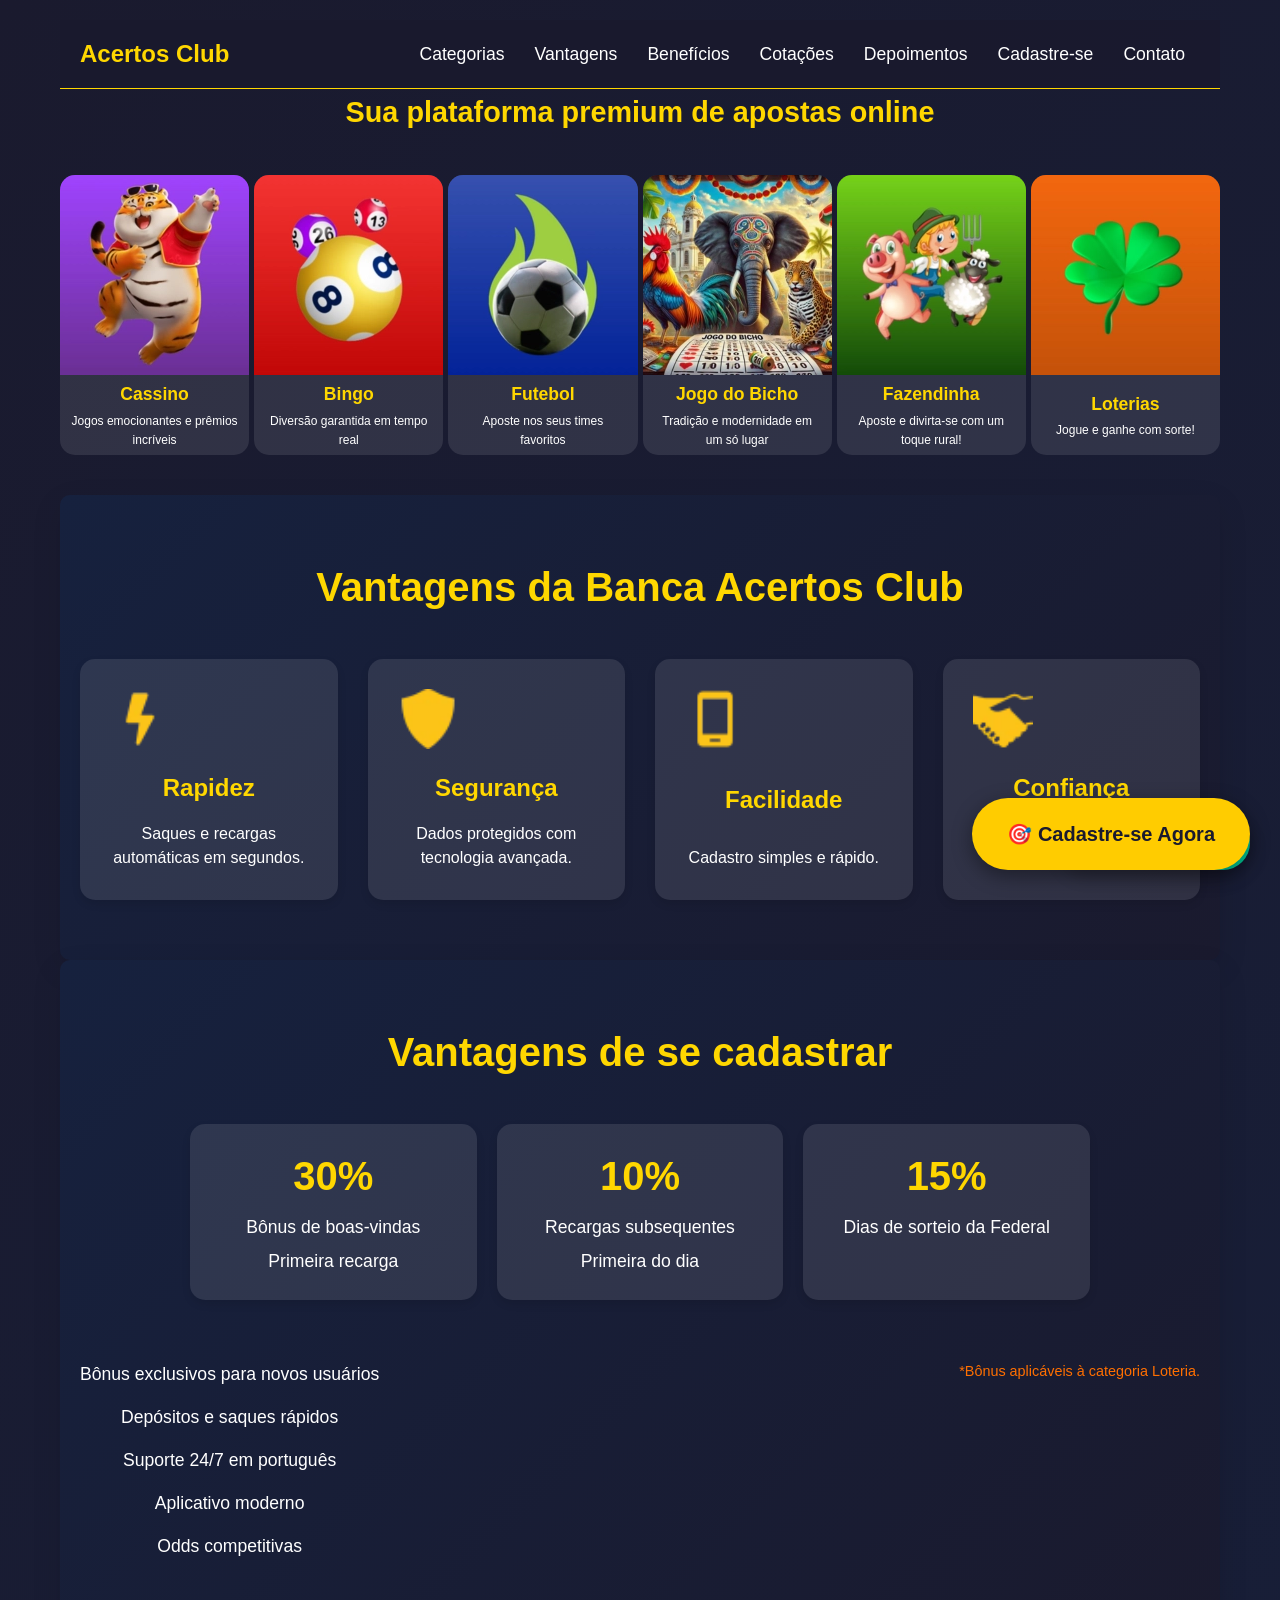
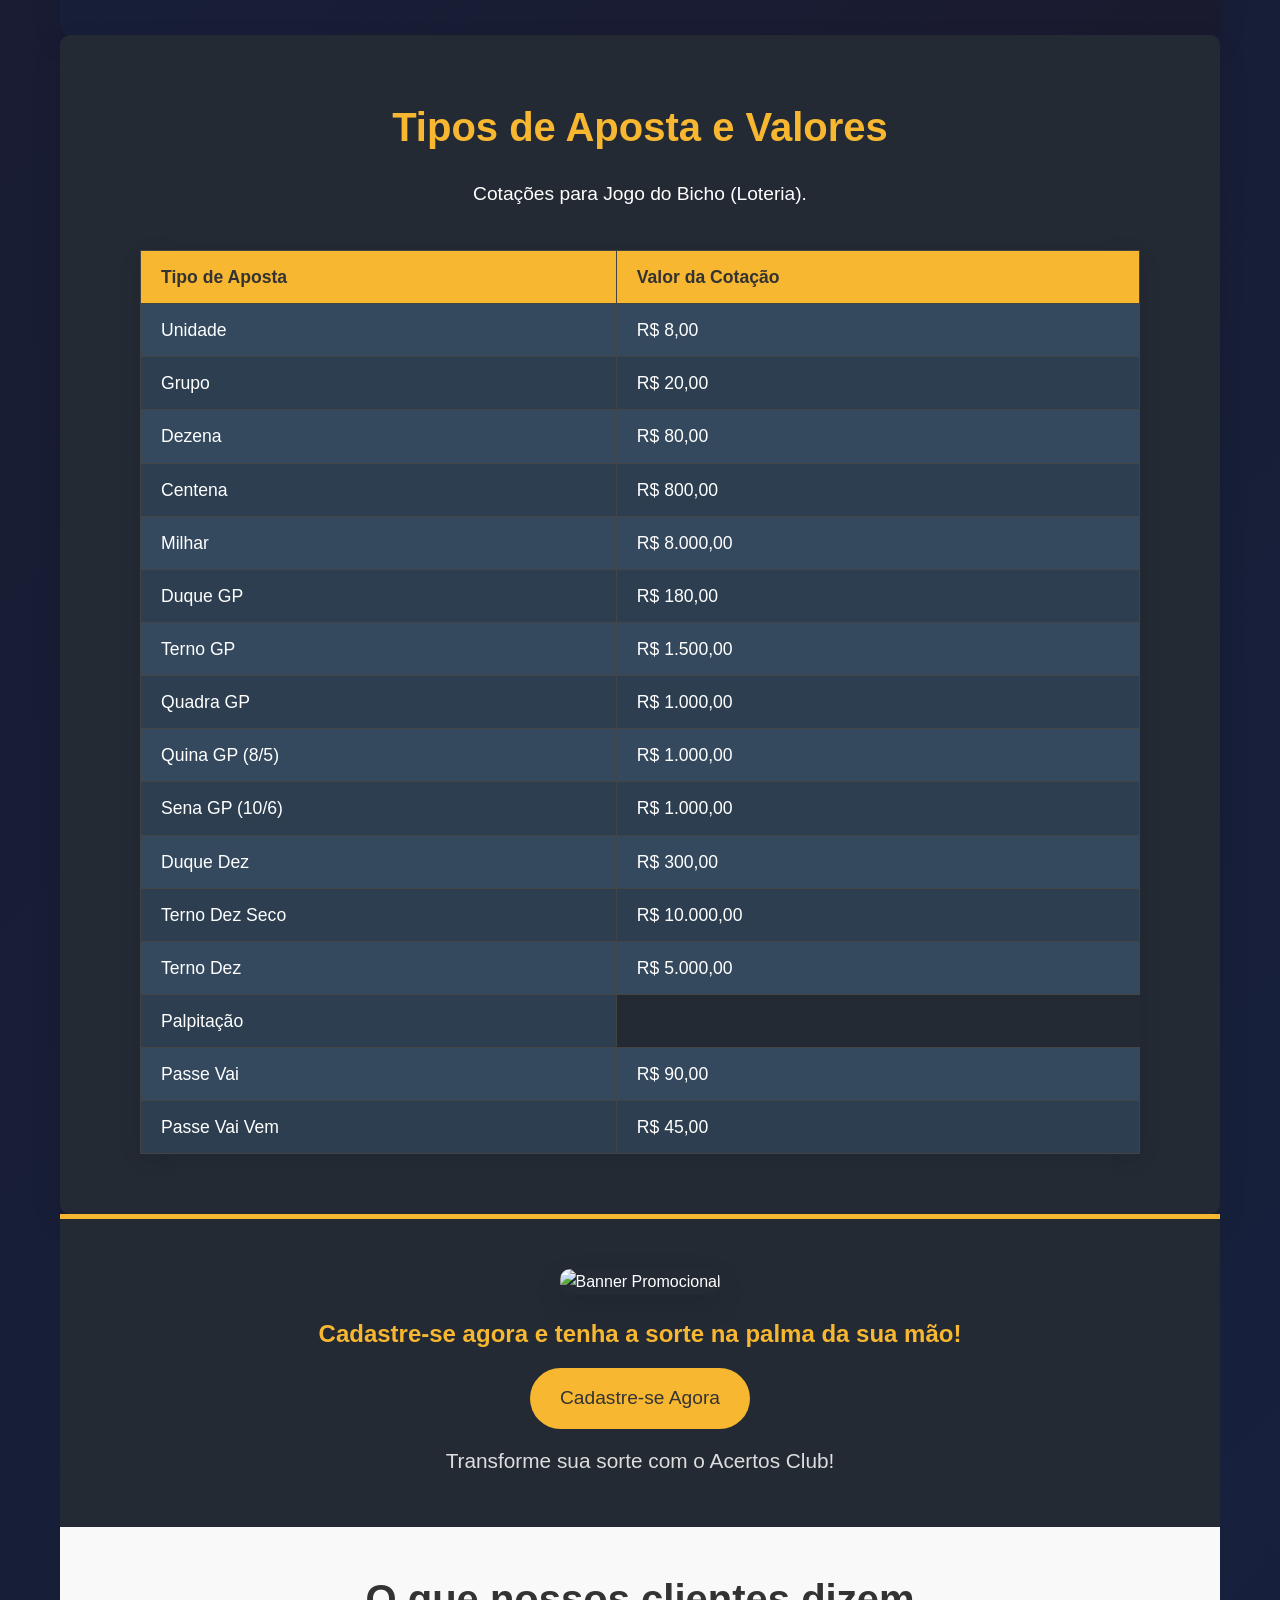
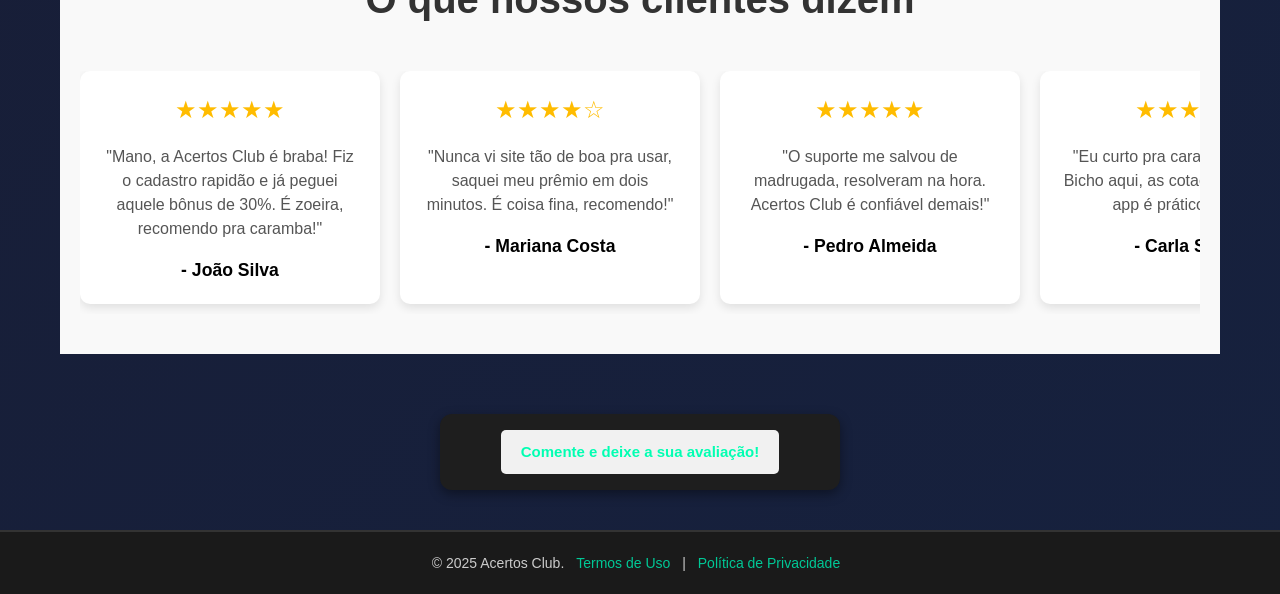
==== commit c042616c: "Update index.html" ====
--- a/index.html
+++ b/index.html
@@ -690,88 +690,99 @@
 
 
 <section id="testimonials" class="footer-content fade-in-section">
-
-<style>
- #testimonials {
-    background-color: #f9f9f9;
-    padding: 40px 20px;
-    text-align: center;
-}
-
-#testimonials h3 {
-    font-size: 2.5rem;
-    color: #333;
-    margin-bottom: 40px;
-    font-weight: bold;
-}
-
-.testimonials-wrapper {
-    display: grid;
-    grid-template-columns: repeat(auto-fit, minmax(300px, 1fr));
-    gap: 20px;
-}
-
-.testimonial-card {
-    background-color: #fff;
-    padding: 20px;
-    border-radius: 10px;
-    box-shadow: 0 4px 10px rgba(0, 0, 0, 0.1);
-    text-align: center;
-    transition: transform 0.3s ease, box-shadow 0.3s ease;
-}
-
-.testimonial-card:hover {
-    transform: translateY(-10px);
-    box-shadow: 0 10px 20px rgba(0, 0, 0, 0.1);
-}
-
-.rating {
-    font-size: 1.5rem;
-    color: #ffbc00;
-    margin-bottom: 15px;
-}
-
-.testimonial-card p {
-    font-size: 1rem;
-    color: #555;
-    line-height: 1.5;
-    margin-bottom: 15px;
-}
-
-.testimonial-card span {
-    font-size: 1.1rem;
-    color: #000; /* Alterado para preto */
-    font-weight: bold;
-}
-
-
-.review-link {
-    margin-top: 40px;
-}
-
-.review-link a {
-    font-size: 1.2rem;
-    color: #0066cc;
-    text-decoration: none;
-    font-weight: bold;
-    padding: 10px 20px;
-    background-color: #f1f1f1;
-    border-radius: 5px;
-    transition: background-color 0.3s ease, color 0.3s ease;
-}
-
-.review-link a:hover {
-    background-color: #0066cc;
-    color: #fff;
-}
-
-</style>
-
-
-
-    <h3>O que nossos clientes dizem</h3>
-    <div class="testimonials-wrapper">
-        <div class="testimonials">
+  <style>
+    #testimonials {
+      background-color: #f9f9f9;
+      padding: 40px 20px;
+      text-align: center;
+      overflow: hidden;
+    }
+
+    #testimonials h3 {
+      font-size: 2.5rem;
+      color: #333;
+      margin-bottom: 40px;
+      font-weight: bold;
+    }
+
+    .carousel-container {
+      display: flex;
+      overflow-x: auto;
+      scroll-snap-type: x mandatory;
+      gap: 20px;
+      scroll-behavior: smooth;
+      padding-bottom: 10px;
+    }
+
+    .testimonial-card {
+      background-color: #fff;
+      padding: 20px;
+      border-radius: 10px;
+      box-shadow: 0 4px 10px rgba(0, 0, 0, 0.1);
+      flex: 0 0 300px;
+      scroll-snap-align: start;
+      text-align: center;
+      transition: transform 0.3s ease, box-shadow 0.3s ease;
+    }
+
+    .testimonial-card:hover {
+      transform: translateY(-10px);
+      box-shadow: 0 10px 20px rgba(0, 0, 0, 0.1);
+    }
+
+    .rating {
+      font-size: 1.5rem;
+      color: #ffbc00;
+      margin-bottom: 15px;
+    }
+
+    .testimonial-card p {
+      font-size: 1rem;
+      color: #555;
+      line-height: 1.5;
+      margin-bottom: 15px;
+    }
+
+    .testimonial-card span {
+      font-size: 1.1rem;
+      color: #000;
+      font-weight: bold;
+    }
+
+    .review-link {
+      margin-top: 40px;
+    }
+
+    .review-link a {
+      font-size: 1.2rem;
+      color: #0066cc;
+      text-decoration: none;
+      font-weight: bold;
+      padding: 10px 20px;
+      background-color: #f1f1f1;
+      border-radius: 5px;
+      transition: background-color 0.3s ease, color 0.3s ease;
+    }
+
+    .review-link a:hover {
+      background-color: #0066cc;
+      color: #fff;
+    }
+
+    /* Hide scrollbar for webkit browsers */
+    .carousel-container::-webkit-scrollbar {
+      display: none;
+    }
+
+    /* Hide scrollbar for IE, Edge and Firefox */
+    .carousel-container {
+      -ms-overflow-style: none; /* IE and Edge */
+      scrollbar-width: none; /* Firefox */
+    }
+  </style>
+
+  <h3>O que nossos clientes dizem</h3>
+  <div class="carousel-container">
             <div class="testimonial-card">
                 <div class="rating">★★★★★</div>
                 <p>"Mano, a Acertos Club é braba! Fiz o cadastro rapidão e já peguei aquele bônus de 30%. É zoeira, recomendo pra caramba!"</p>
@@ -944,6 +955,46 @@
             </div>
         </div>
     </div>
+
+<style>
+    .review-link {
+        text-align: center;
+        margin: 40px auto;
+        padding: 16px 24px;
+        background-color: #1e1e1e; /* fundo escuro */
+        border-radius: 12px;
+        max-width: 400px;
+        box-shadow: 0 4px 12px rgba(0, 0, 0, 0.4);
+    }
+
+    .review-link a {
+        color: #00ffb2; /* verde neon suave para contraste */
+        font-weight: 600;
+        font-size: 15px;
+        text-decoration: none;
+        display: inline-block;
+        transition: color 0.2s ease-in-out;
+    }
+
+    .review-link a:hover {
+        color: #00e3a4;
+        text-decoration: underline;
+    }
+
+    @media (max-width: 480px) {
+        .review-link {
+            margin: 24px 16px;
+            padding: 14px 20px;
+        }
+
+        .review-link a {
+            font-size: 14px;
+        }
+    }
+</style>
+
+
+
     <div class="review-link">
         <a href="https://g.page/r/Cd4KjfCG7vFiEBM/review" target="_blank">Comente e deixe a sua avaliação!</a>
     </div>
@@ -951,6 +1002,64 @@
 
 
 
+<style>
+    footer {
+        background-color: #1a1a1a;
+        color: #ccc;
+        text-align: center;
+        padding: 20px 10px;
+        font-size: 14px;
+        margin-top: 40px;
+        border-top: 2px solid #333;
+    }
+
+    footer a {
+        color: #00c896;
+        text-decoration: none;
+        margin: 0 8px;
+        transition: color 0.3s ease;
+    }
+
+    footer a:hover {
+        color: #fff;
+        text-decoration: underline;
+    }
+
+    .floating-btn {
+        position: fixed;
+        bottom: 30px;
+        right: 30px;
+        background-color: #00c896;
+        color: white;
+        padding: 14px 24px;
+        border-radius: 50px;
+        font-size: 16px;
+        font-weight: bold;
+        text-decoration: none;
+        box-shadow: 0 6px 18px rgba(0, 0, 0, 0.2);
+        transition: background-color 0.3s ease, transform 0.2s ease;
+        z-index: 999;
+    }
+
+    .floating-btn:hover {
+        background-color: #00a678;
+        transform: translateY(-3px);
+    }
+
+    @media (max-width: 600px) {
+        .floating-btn {
+            padding: 12px 20px;
+            font-size: 14px;
+            bottom: 20px;
+            right: 20px;
+        }
+
+        footer {
+            font-size: 12px;
+            padding: 15px 5px;
+        }
+    }
+</style>
 
 
         <footer>
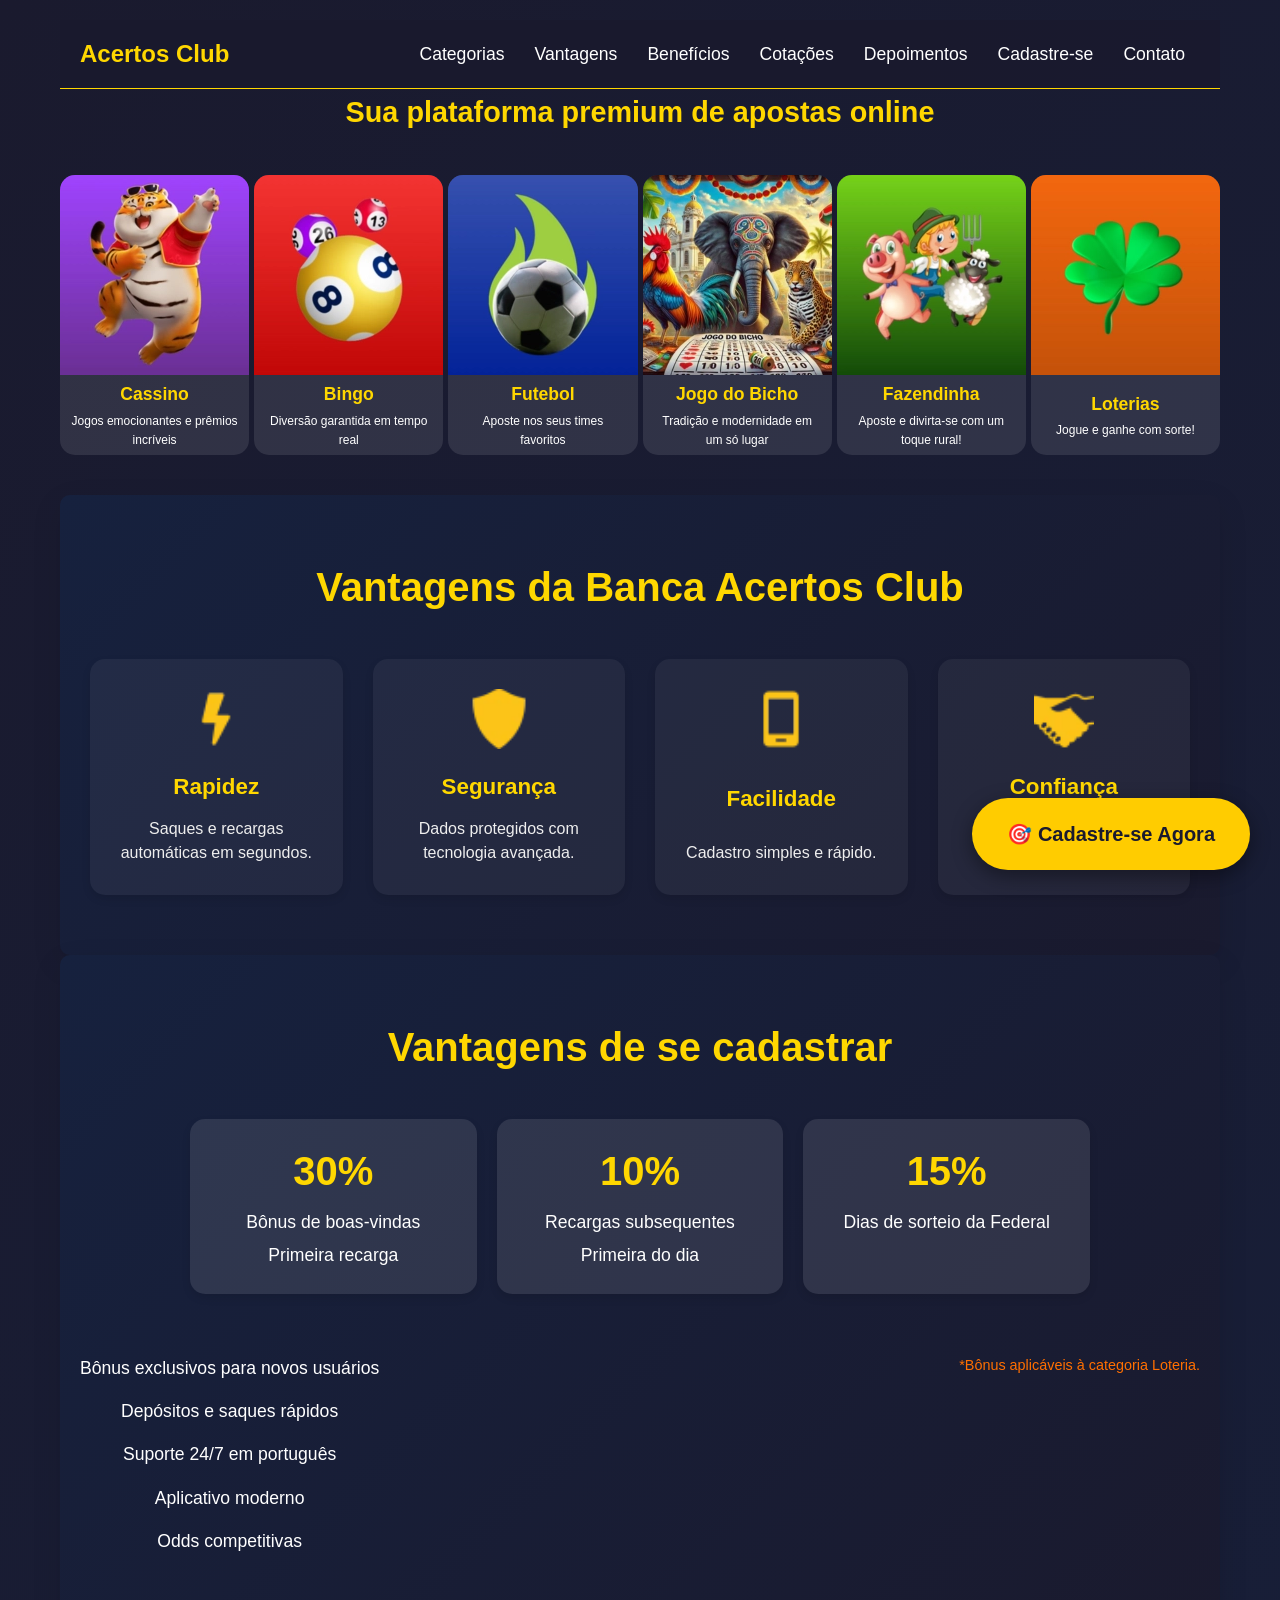
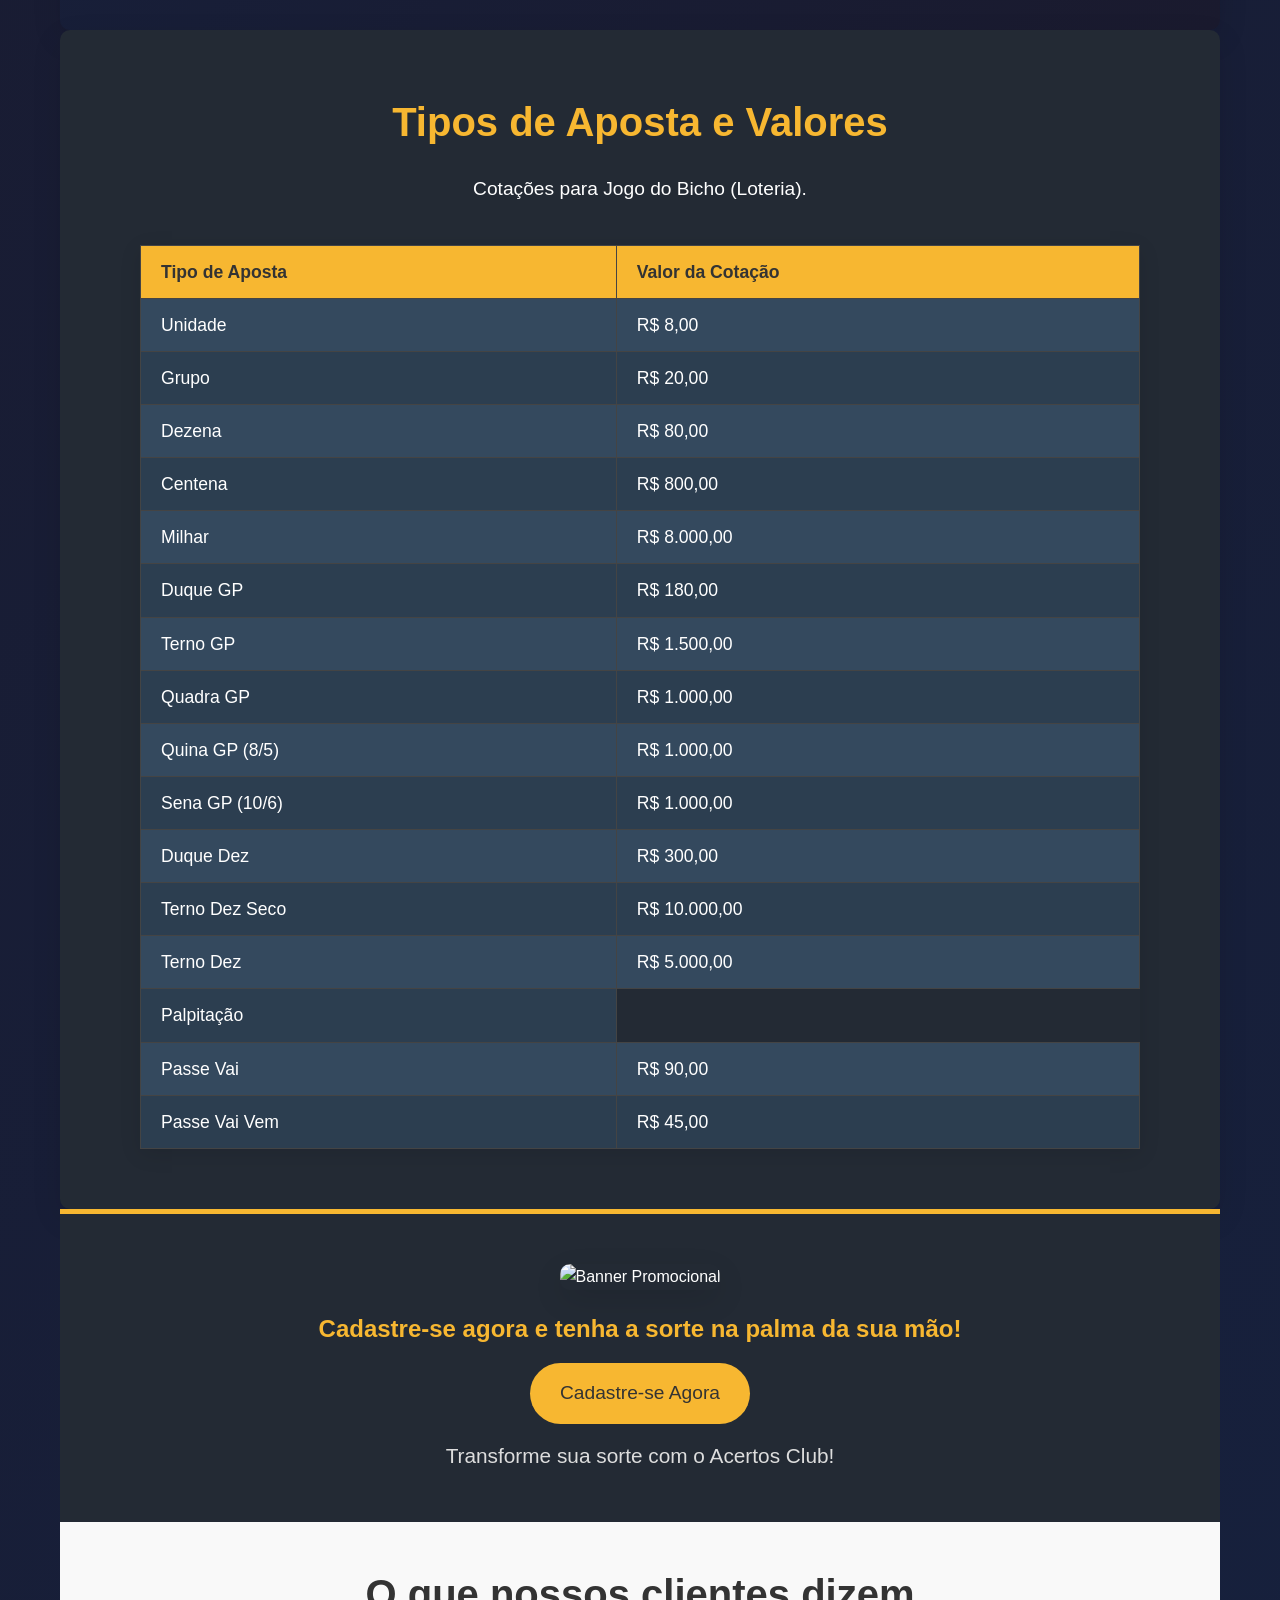
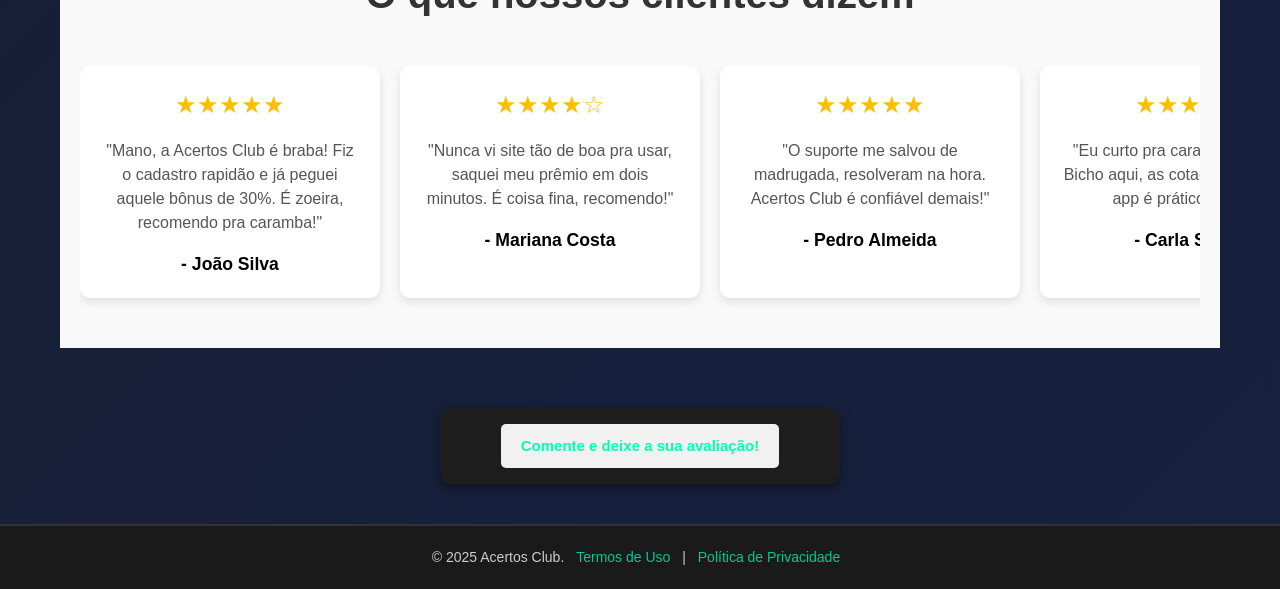
==== commit 43fb431e: "Update index.html" ====
--- a/index.html
+++ b/index.html
@@ -143,6 +143,7 @@
         text-align: center;
         border-radius: 10px;
         box-shadow: 0 10px 30px rgba(0, 0, 0, 0.1);
+        overflow-x: hidden; /* evita estouro horizontal */
     }
 
     #advantages h2 {
@@ -152,21 +153,23 @@
         font-weight: bold;
     }
 
-    /* Grid de vantagens */
     .advantages-grid {
         display: grid;
-        grid-template-columns: repeat(4, 1fr);
+        grid-template-columns: repeat(auto-fit, minmax(250px, 1fr));
         gap: 30px;
         max-width: 1200px;
         margin: 0 auto;
+        padding: 0 10px;
+        box-sizing: border-box;
     }
 
     .advantage-item {
-        background: rgba(255, 255, 255, 0.1);
+        background: rgba(255, 255, 255, 0.05);
         border-radius: 15px;
-        padding: 30px;
+        padding: 30px 20px;
         display: flex;
         flex-direction: column;
+        align-items: center;
         justify-content: space-between;
         text-align: center;
         transition: transform 0.3s, box-shadow 0.3s;
@@ -174,35 +177,31 @@
         box-shadow: 0 4px 8px rgba(0, 0, 0, 0.1);
     }
 
-    /* Efeito de hover nas vantagens */
     .advantage-item:hover {
-        transform: translateY(-10px);
-        box-shadow: 0 10px 30px rgba(0, 0, 0, 0.2);
-    }
-
-    /* Ícones dentro das vantagens */
+        transform: translateY(-8px);
+        box-shadow: 0 10px 25px rgba(0, 0, 0, 0.2);
+    }
+
     .advantage-item img {
         width: 60px;
-        height: 60px;
+        height: auto;
+        max-width: 100%;
         margin-bottom: 20px;
     }
 
-    /* Títulos das vantagens */
     .advantage-item h3 {
-        font-size: 1.5em;
+        font-size: 1.4em;
         color: #ffd700;
-        margin-bottom: 15px;
+        margin-bottom: 12px;
         font-weight: bold;
     }
 
-    /* Descrição das vantagens */
     .advantage-item p {
         font-size: 1em;
-        color: #fff;
+        color: #eee;
         line-height: 1.5;
     }
 
-    /* Efeito de fade-in para a seção */
     .fade-in-section {
         opacity: 0;
         animation: fadeIn 1s forwards;
@@ -214,23 +213,29 @@
         }
     }
 
-    /* Responsividade */
-    @media (max-width: 1024px) {
-        .advantages-grid {
-            grid-template-columns: repeat(2, 1fr);
-        }
-    }
-
-    @media (max-width: 768px) {
-        .advantages-grid {
-            grid-template-columns: 1fr;
+    @media (max-width: 480px) {
+        #advantages {
+            padding: 40px 10px;
+        }
+
+        .advantage-item {
+            padding: 20px;
         }
 
         #advantages h2 {
-            font-size: 2em;
+            font-size: 1.8em;
+        }
+
+        .advantage-item h3 {
+            font-size: 1.2em;
+        }
+
+        .advantage-item img {
+            width: 50px;
         }
     }
 </style>
+
 
 
 
@@ -1067,7 +1072,7 @@
         </footer>
     </div>
 
-    <a href="https://app.acertosonline.com/" class="floating-btn" target="_blank">Cadastre-se Agora</a>
+   
 
     <script defer src="scripts.js"></script>
 
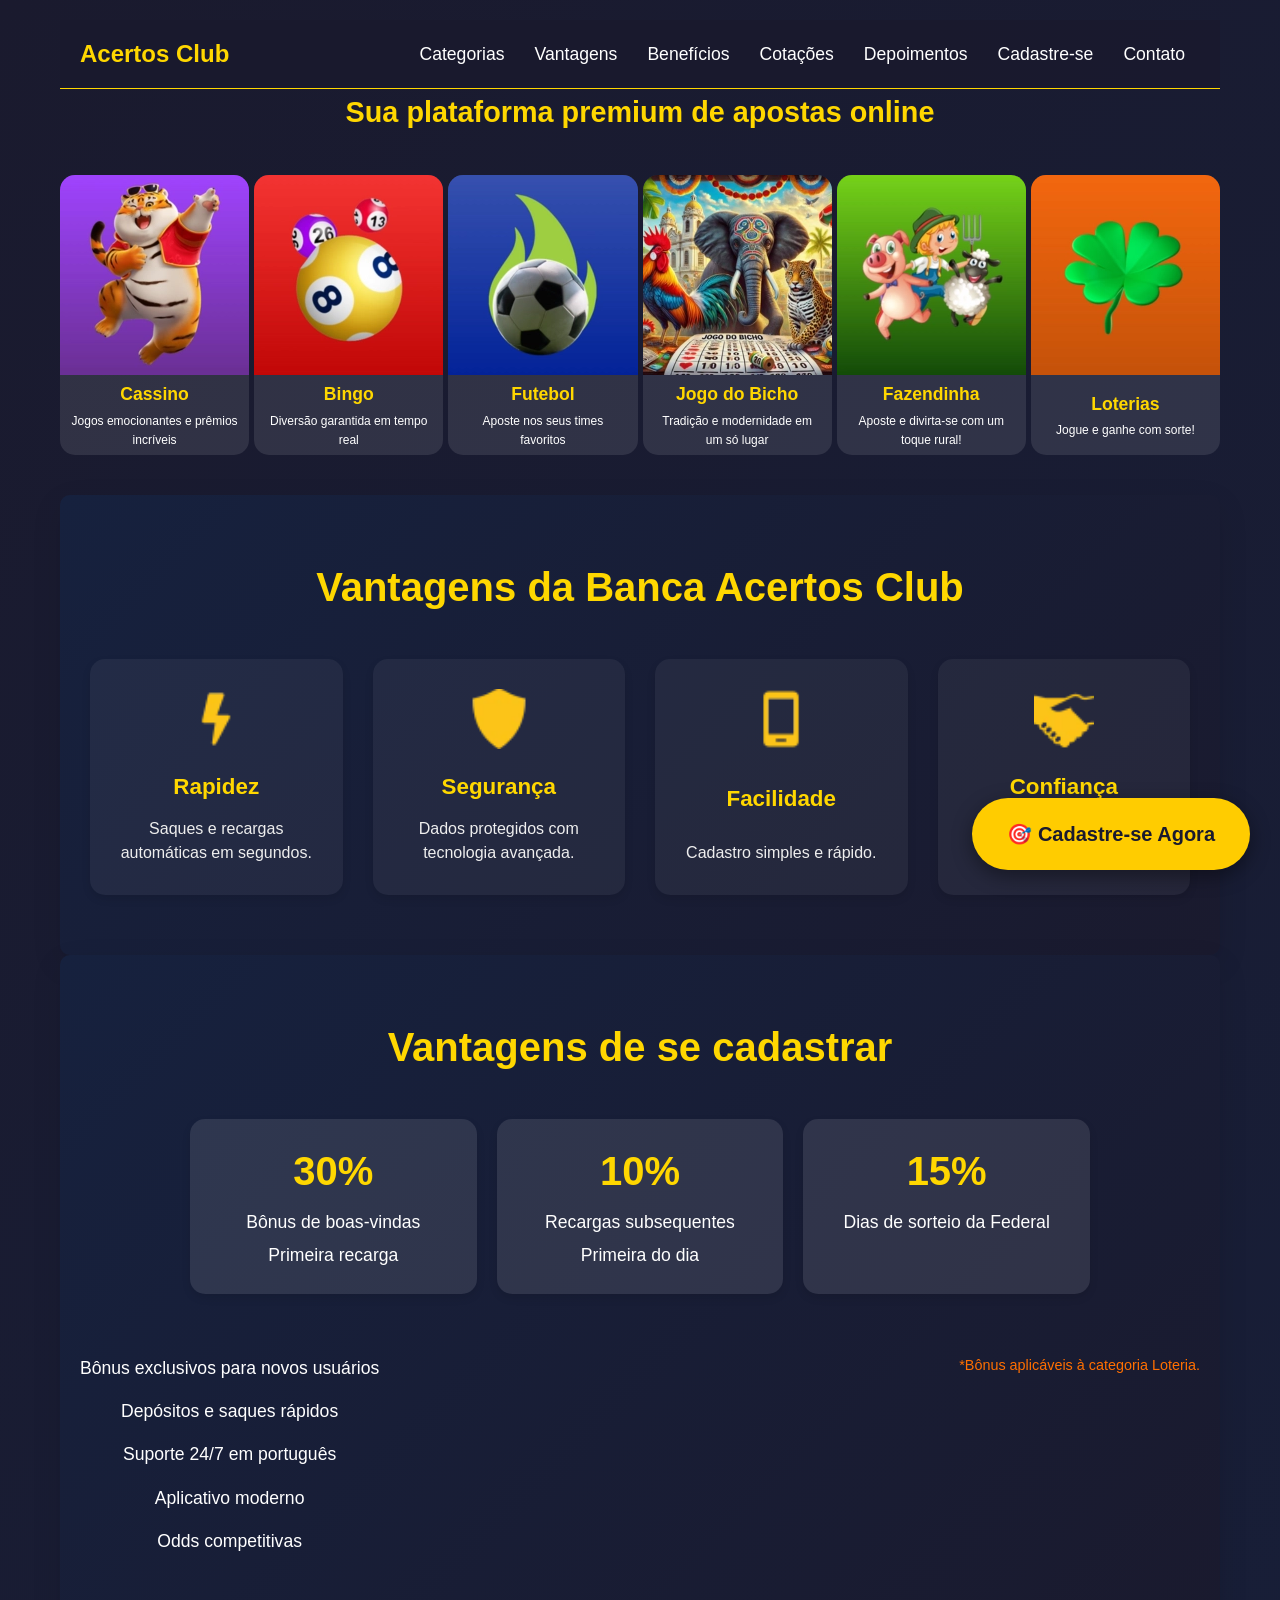
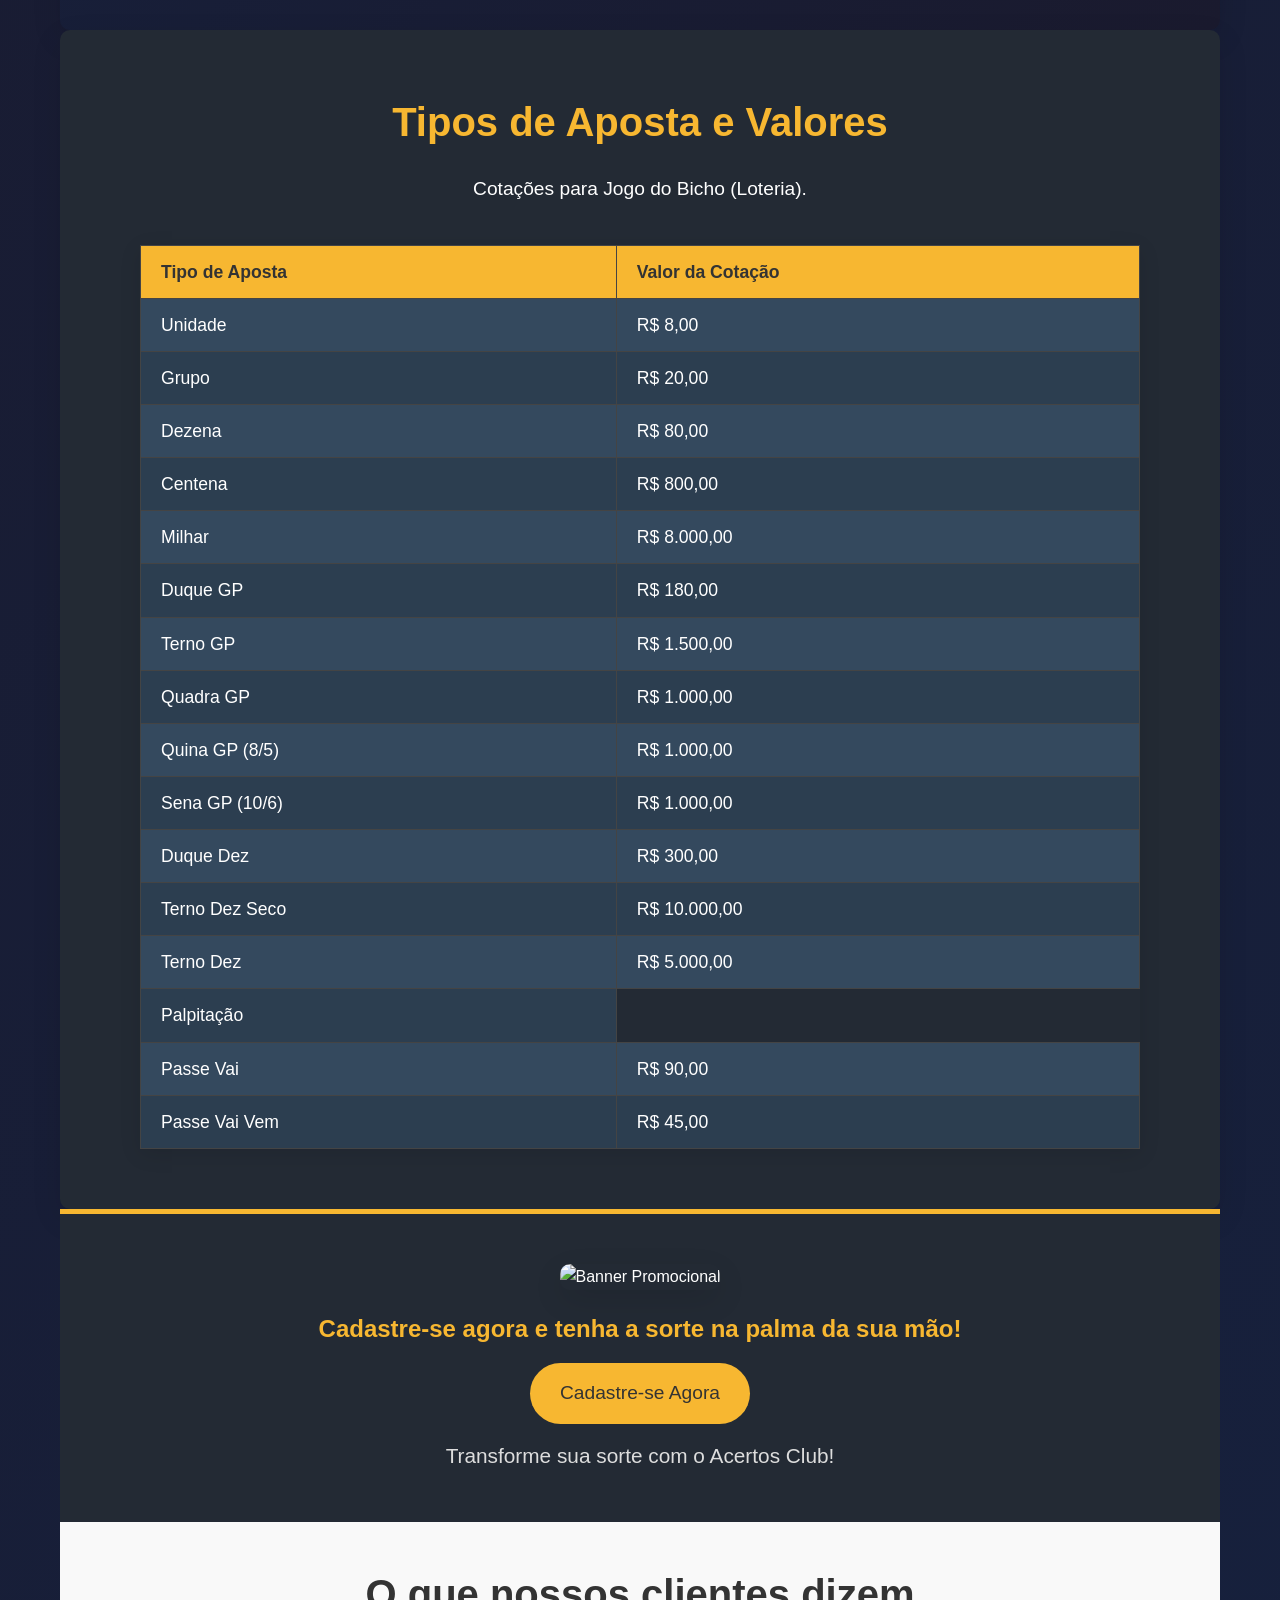
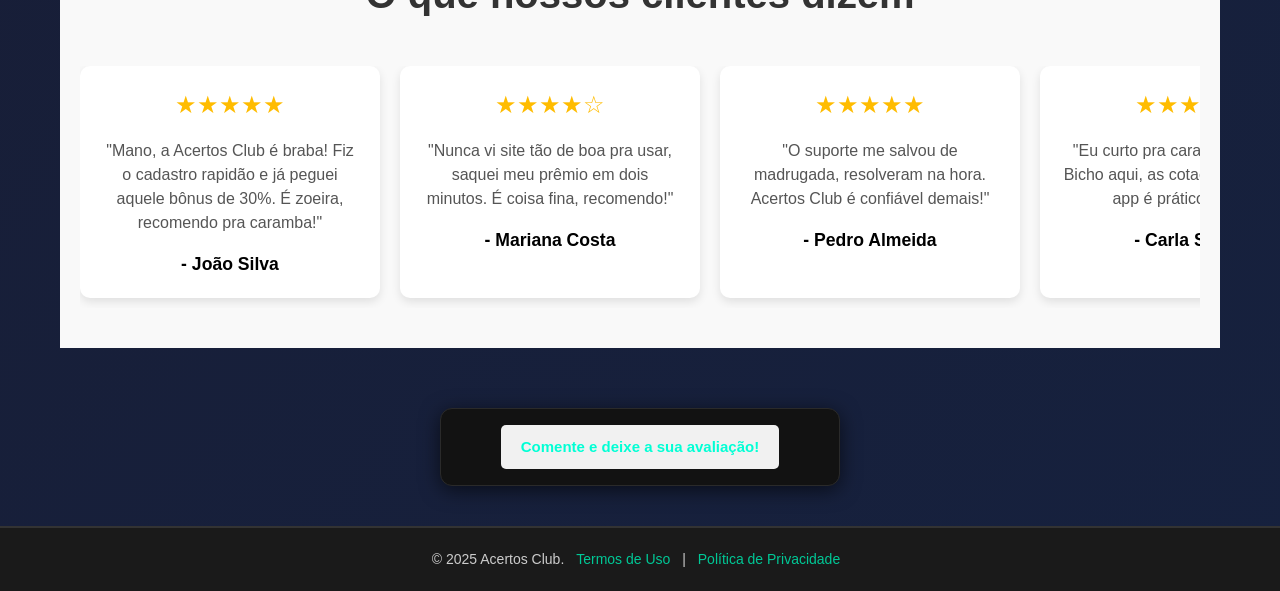
==== commit 4e36e557: "Update index.html" ====
--- a/index.html
+++ b/index.html
@@ -966,23 +966,24 @@
         text-align: center;
         margin: 40px auto;
         padding: 16px 24px;
-        background-color: #1e1e1e; /* fundo escuro */
+        background-color: #121212; /* tom mais profundo de preto */
+        border: 1px solid #2a2a2a; /* leve contorno para separar do fundo */
         border-radius: 12px;
         max-width: 400px;
-        box-shadow: 0 4px 12px rgba(0, 0, 0, 0.4);
+        box-shadow: 0 4px 20px rgba(0, 0, 0, 0.6);
     }
 
     .review-link a {
-        color: #00ffb2; /* verde neon suave para contraste */
+        color: #00ffd5; /* verde água suave */
         font-weight: 600;
         font-size: 15px;
         text-decoration: none;
         display: inline-block;
-        transition: color 0.2s ease-in-out;
+        transition: all 0.2s ease-in-out;
     }
 
     .review-link a:hover {
-        color: #00e3a4;
+        color: #1effbd;
         text-decoration: underline;
     }
 
@@ -998,11 +999,10 @@
     }
 </style>
 
-
-
-    <div class="review-link">
-        <a href="https://g.page/r/Cd4KjfCG7vFiEBM/review" target="_blank">Comente e deixe a sua avaliação!</a>
-    </div>
+<div class="review-link">
+    <a href="https://g.page/r/Cd4KjfCG7vFiEBM/review" target="_blank">Comente e deixe a sua avaliação!</a>
+</div>
+
 </section>
 
 
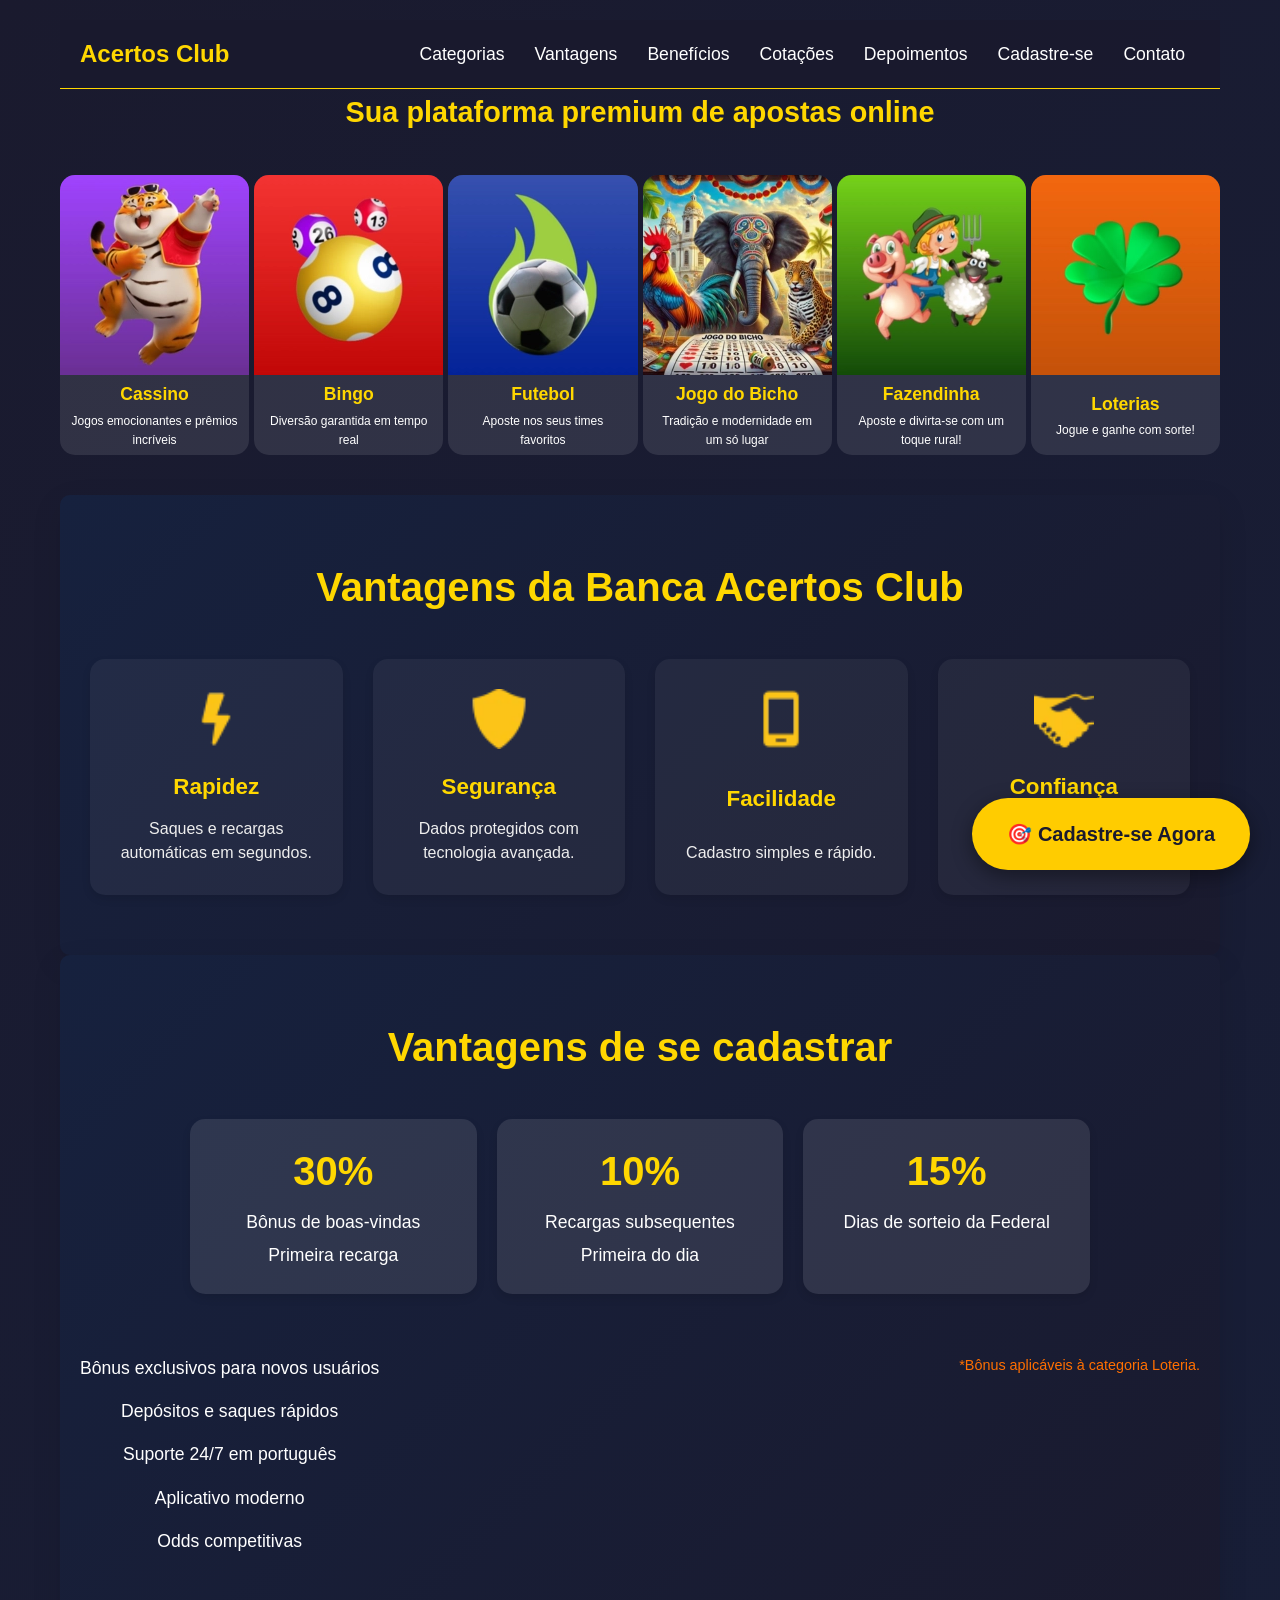
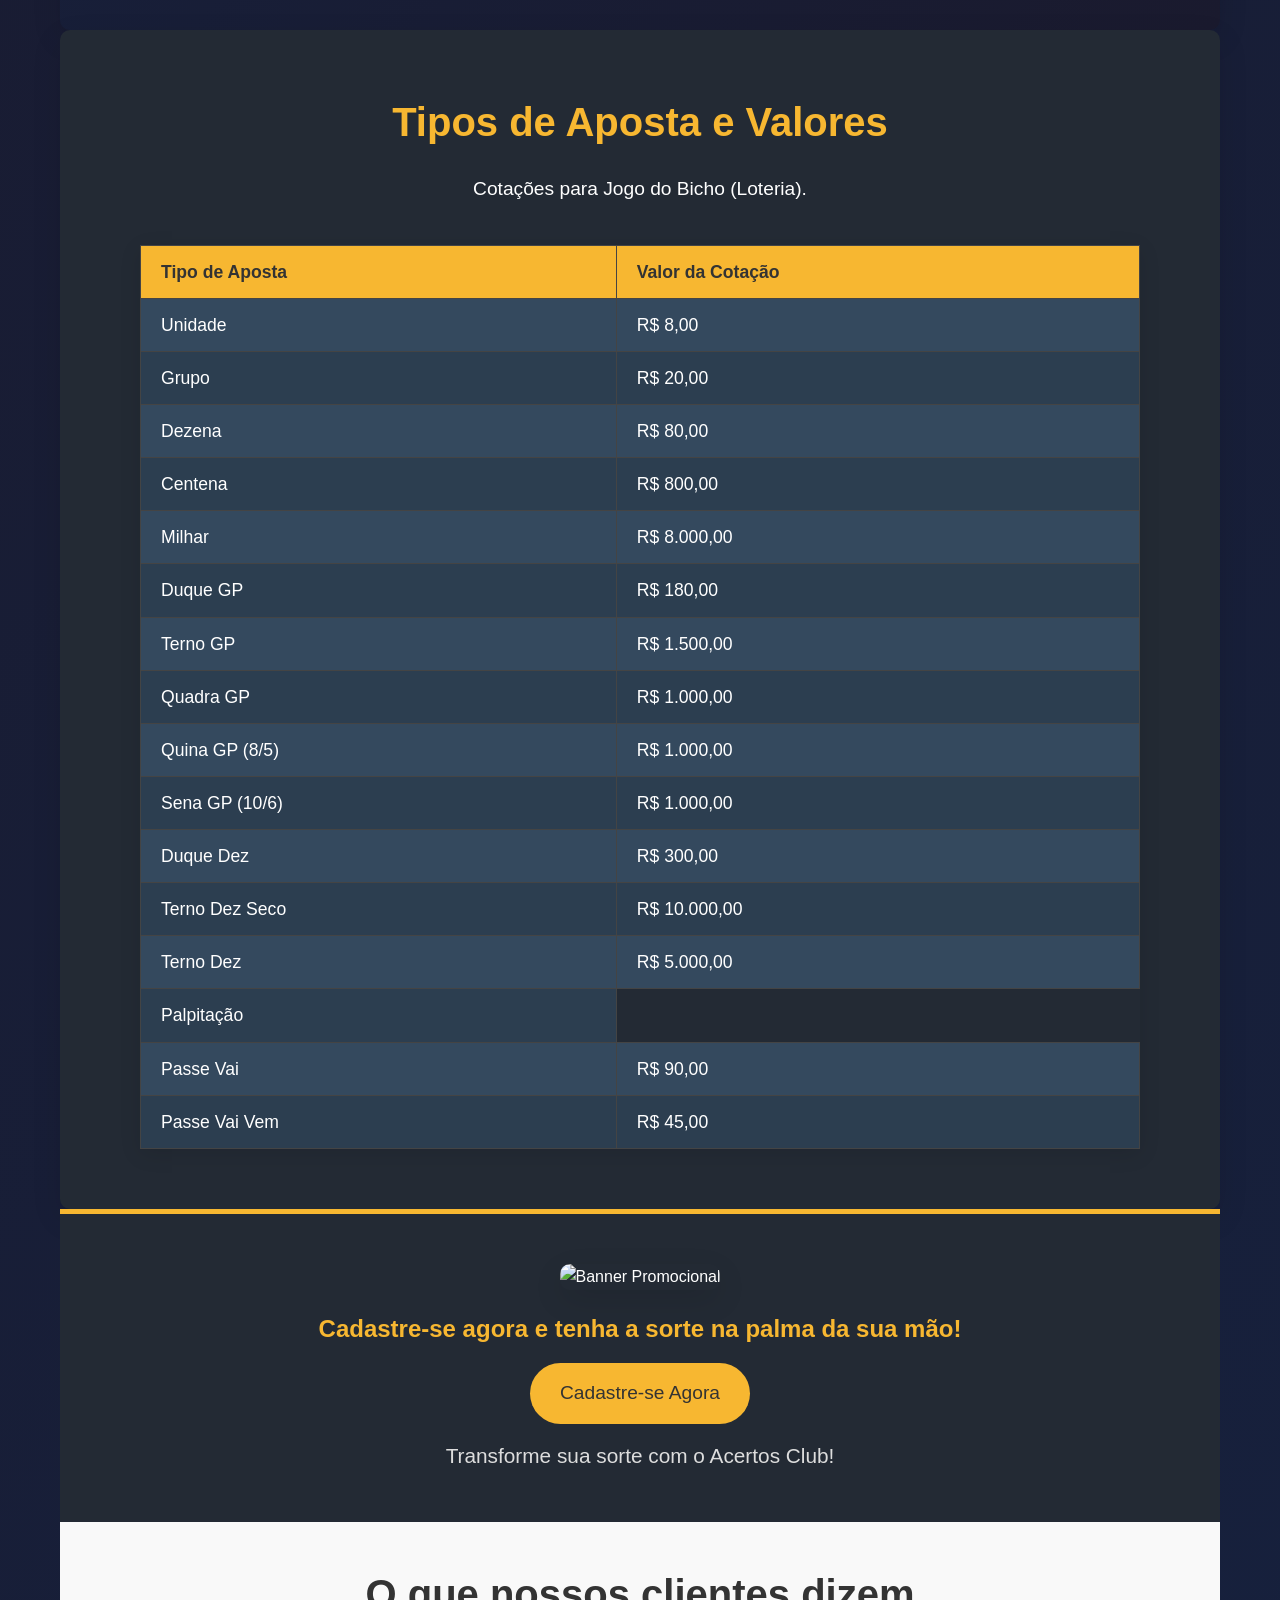
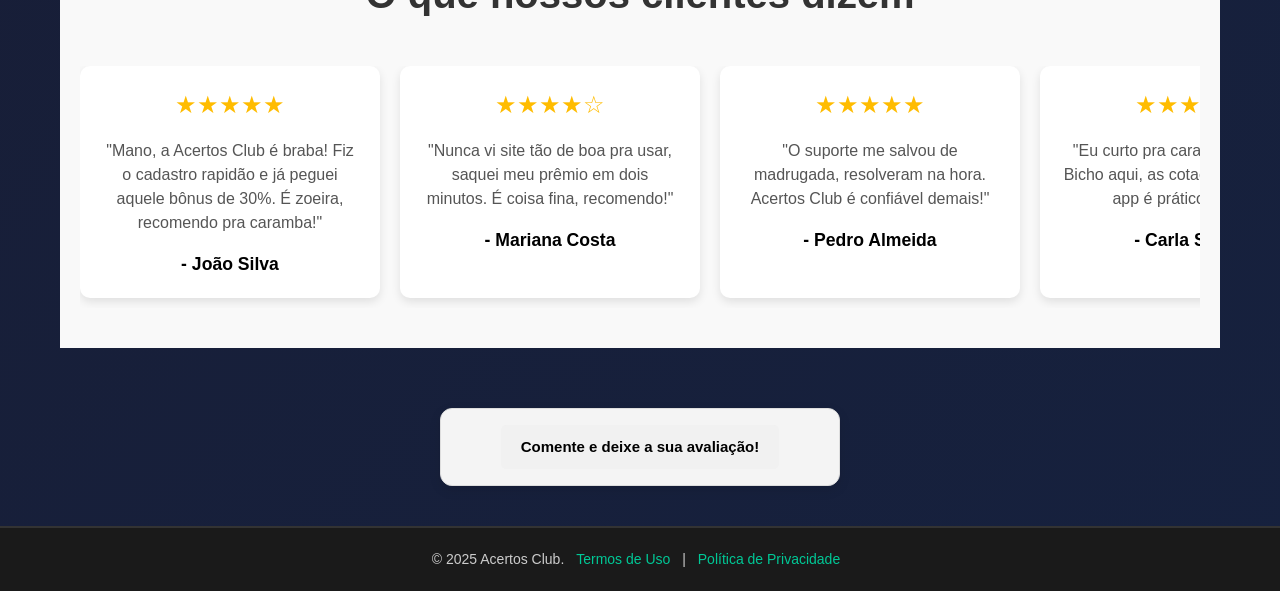
==== commit 0027956c: "Update index.html" ====
--- a/index.html
+++ b/index.html
@@ -966,24 +966,24 @@
         text-align: center;
         margin: 40px auto;
         padding: 16px 24px;
-        background-color: #121212; /* tom mais profundo de preto */
-        border: 1px solid #2a2a2a; /* leve contorno para separar do fundo */
+        background-color: #f4f4f4; /* fundo claro */
+        border: 1px solid #ddd; /* contorno leve */
         border-radius: 12px;
         max-width: 400px;
-        box-shadow: 0 4px 20px rgba(0, 0, 0, 0.6);
+        box-shadow: 0 4px 12px rgba(0, 0, 0, 0.1);
     }
 
     .review-link a {
-        color: #00ffd5; /* verde água suave */
+        color: #000; /* texto preto */
         font-weight: 600;
         font-size: 15px;
         text-decoration: none;
         display: inline-block;
-        transition: all 0.2s ease-in-out;
+        transition: color 0.2s ease-in-out;
     }
 
     .review-link a:hover {
-        color: #1effbd;
+        color: #333;
         text-decoration: underline;
     }
 
@@ -1002,6 +1002,7 @@
 <div class="review-link">
     <a href="https://g.page/r/Cd4KjfCG7vFiEBM/review" target="_blank">Comente e deixe a sua avaliação!</a>
 </div>
+
 
 </section>
 
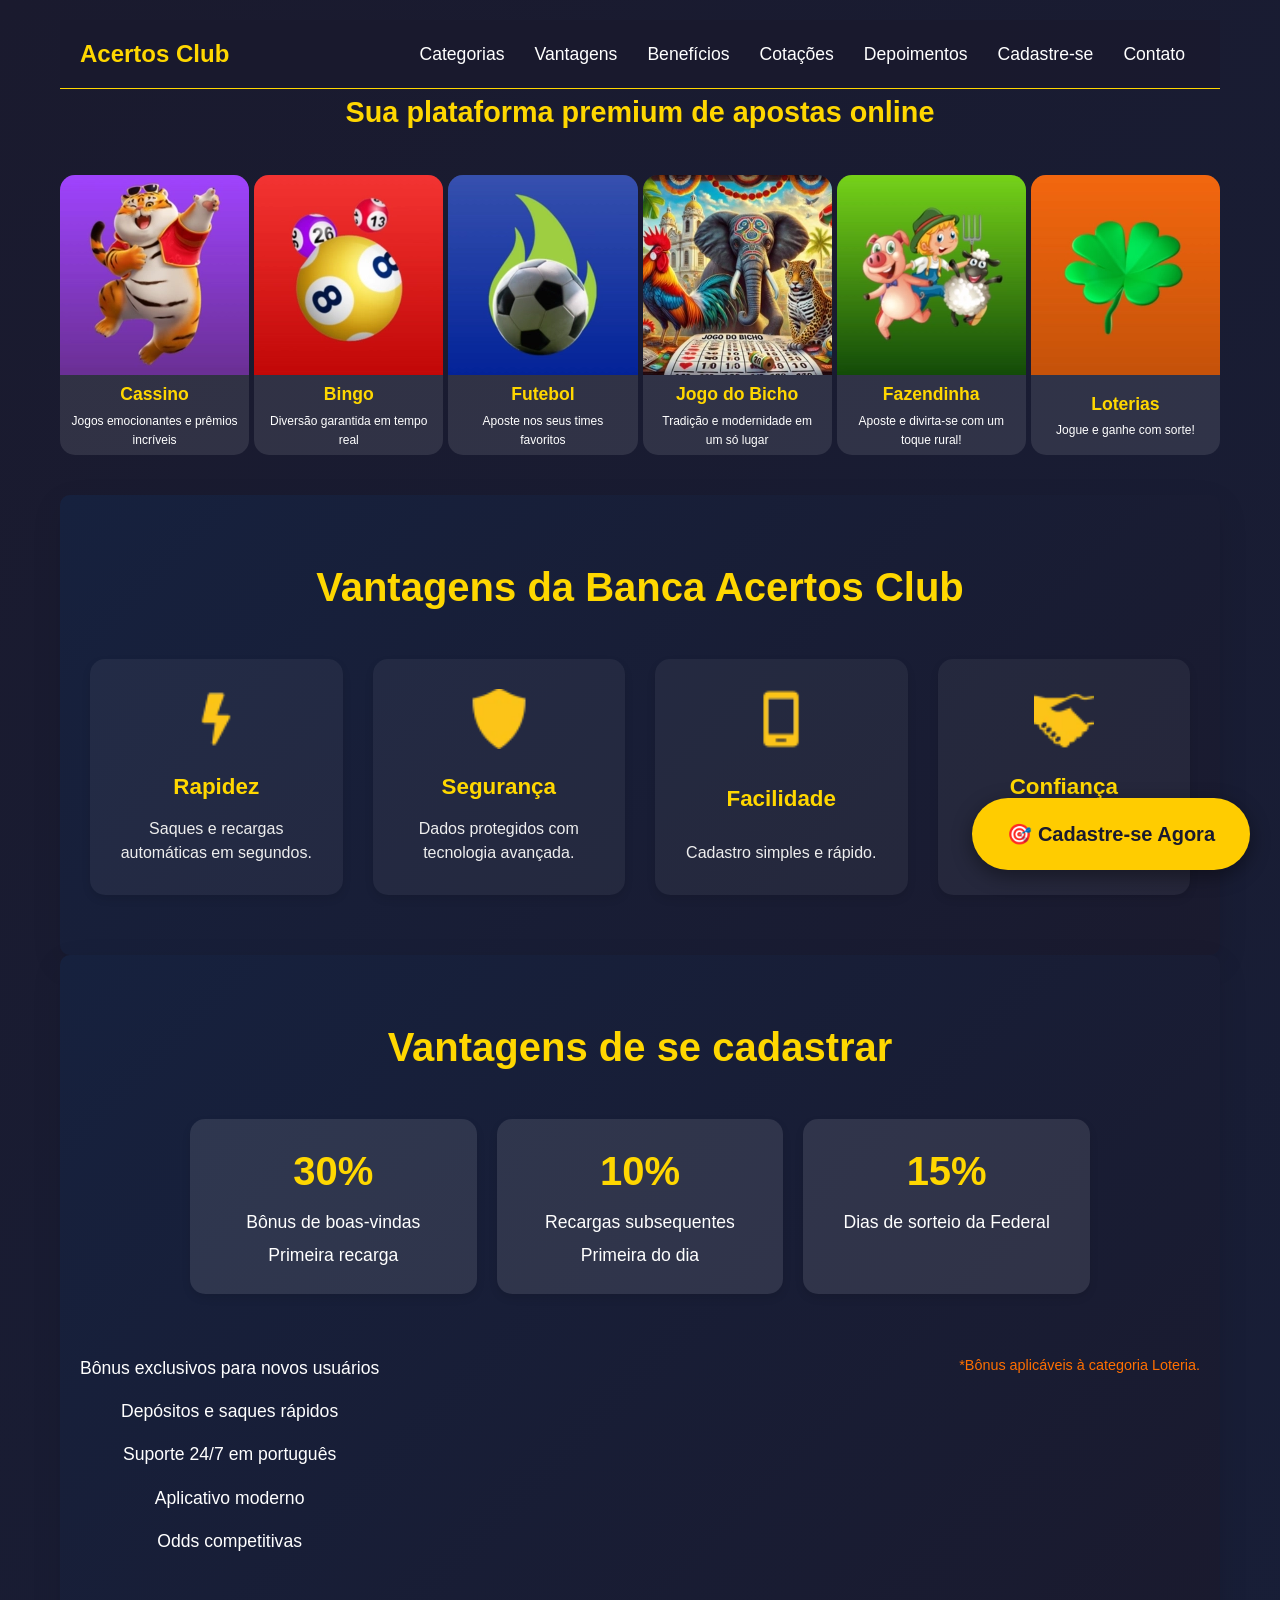
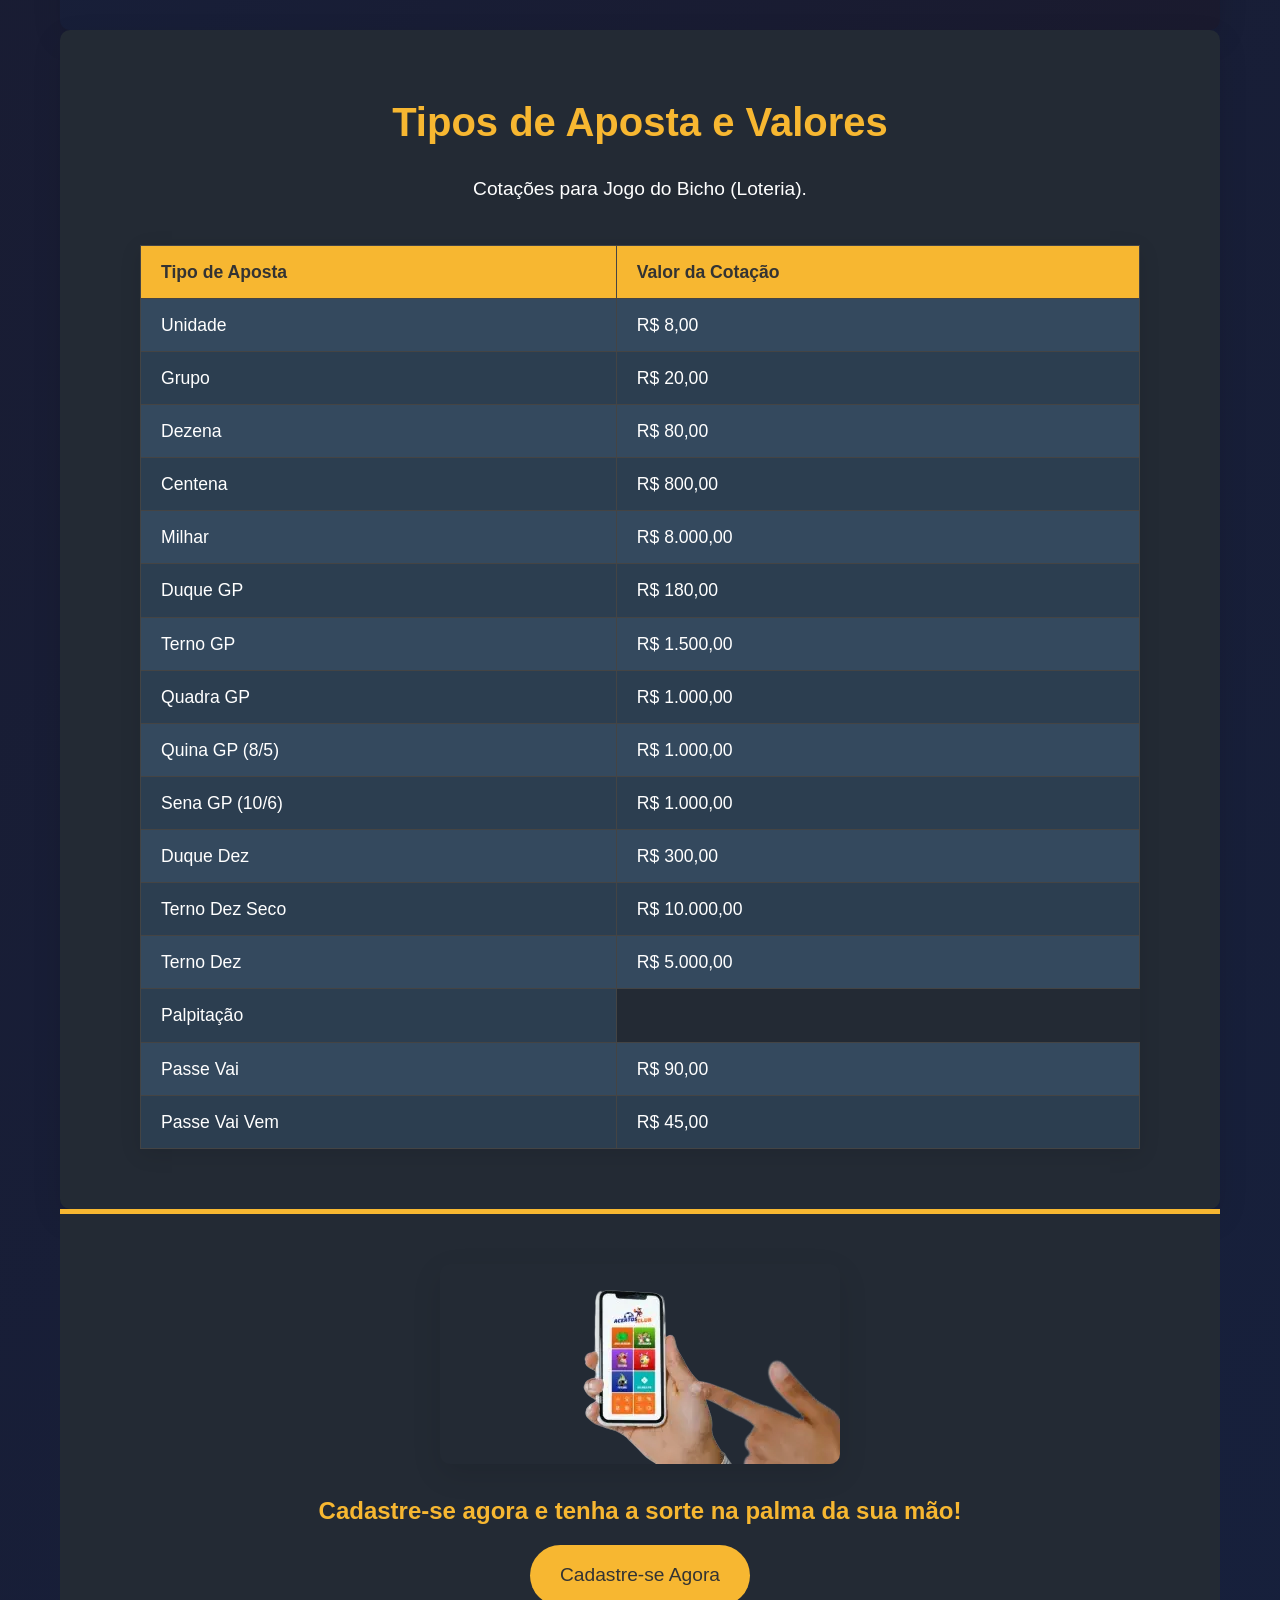
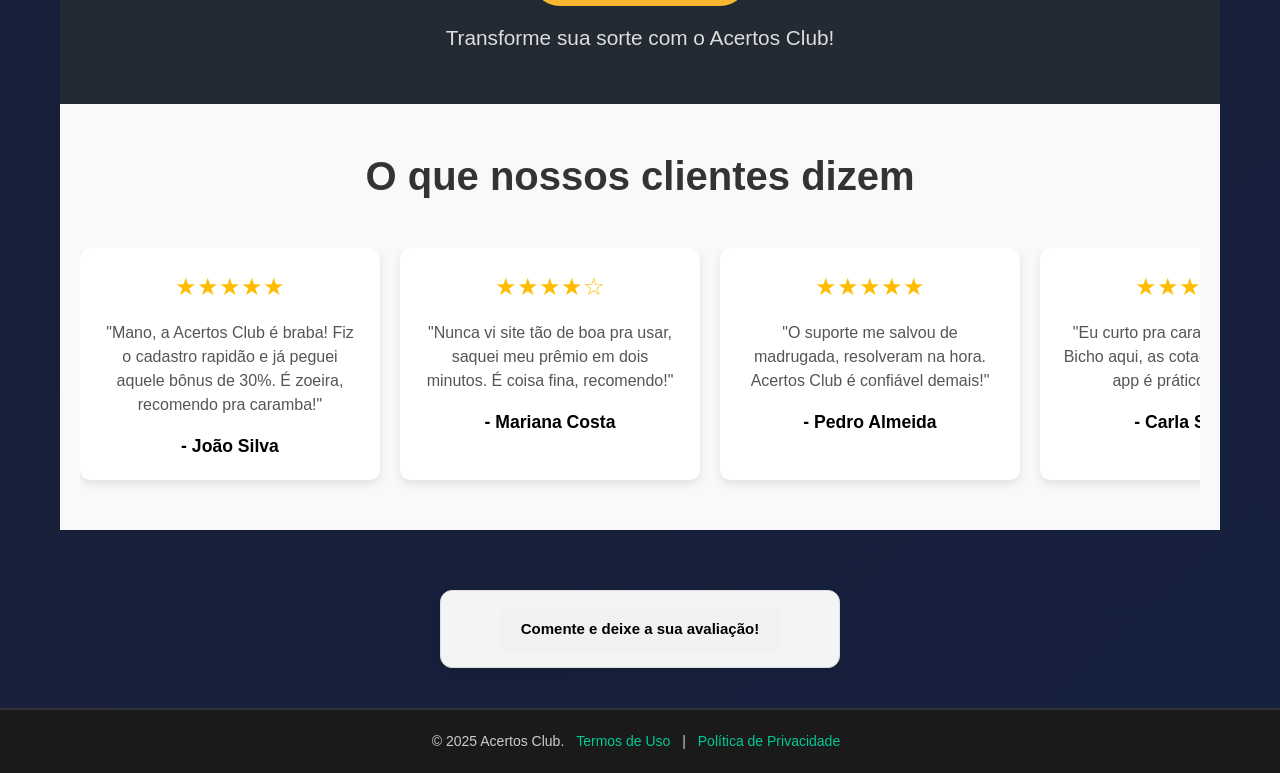
==== commit 48b8e99b: "Update index.html" ====
--- a/index.html
+++ b/index.html
@@ -8,13 +8,13 @@
 <meta name="author" content="Acertos Club">
 <meta name="robots" content="index, follow">
 <title>Acertos Club - Apostas Online | Ganhe Prêmios Incríveis</title>
-<link rel="canonical" href="https://acertosonline.com/">
+<link rel="canonical" href="https://app.acertos.club/pr/sbrqjugZ">
 
 <!-- Open Graph -->
 <meta property="og:title" content="Acertos Club - Apostas Online">
 <meta property="og:description" content="Descubra a Acertos Club, sua plataforma premium de apostas online. Cadastre-se e aproveite bônus exclusivos!">
 <meta property="og:image" content="https://acertosonline.com/shate-link.webp">
-<meta property="og:url" content="https://acertosonline.com/">
+<meta property="og:url" content="https://app.acertos.club/pr/sbrqjugZ">
 <meta property="og:type" content="website">
 
 <!-- Favicons -->
@@ -25,7 +25,7 @@
 <link rel="icon" href="icons/android-chrome-512x512.webp" type="image/webp" sizes="512x512">
 
 <!-- Google tag -->
-<script async src="https://www.googletagmanager.com/gtag/js?id=G-NZD1KWSSGN"></script>
+
 <script>
   window.dataLayer = window.dataLayer || [];
   function gtag(){dataLayer.push(arguments);}
@@ -77,7 +77,7 @@
             <a href="#benefits">Benefícios</a>
             <a href="#bet-types">Cotações</a>
             <a href="#testimonials">Depoimentos</a>
-            <a href="https://app.acertosonline.com/" target="_blank">Cadastre-se</a>
+            <a href="https://app.acertos.club/pr/sbrqjugZ" target="_blank">Cadastre-se</a>
             <a href="/contato.html">Contato</a>
         </div>
         <span class="hamburger"><img src="icons/bars.webp" alt="Menu"></span>
@@ -270,7 +270,7 @@
         </div>
     </section>
 <!-- Botão Flutuante de Cadastro -->
-<a href="https://app.acertosonline.com/" 
+<a href="https://app.acertos.club/pr/sbrqjugZ" 
    class="botao-flutuante" 
    target="_blank" 
    title="Cadastre-se agora!">🎯 Cadastre-se Agora</a>
@@ -683,11 +683,11 @@
 
 
             <div class="footer-banner">
-                <img src="banner.webp" alt="Banner Promocional" width="400" height="200" loading="lazy">
+                <img src="icons/banner.webp" alt="Banner Promocional" width="400" height="200" loading="lazy">
             </div>
             <div class="footer-cta-container">
                 <p class="footer-banner-slogan">Cadastre-se agora e tenha a sorte na palma da sua mão!</p>
-                <a href="https://app.acertosonline.com/" class="footer-btn" target="_blank">Cadastre-se Agora</a>
+                <a href="https://app.acertos.club/pr/sbrqjugZ" class="footer-btn" target="_blank">Cadastre-se Agora</a>
                 <p class="footer-slogan">Transforme sua sorte com o Acertos Club!</p>
             </div>
         </section>
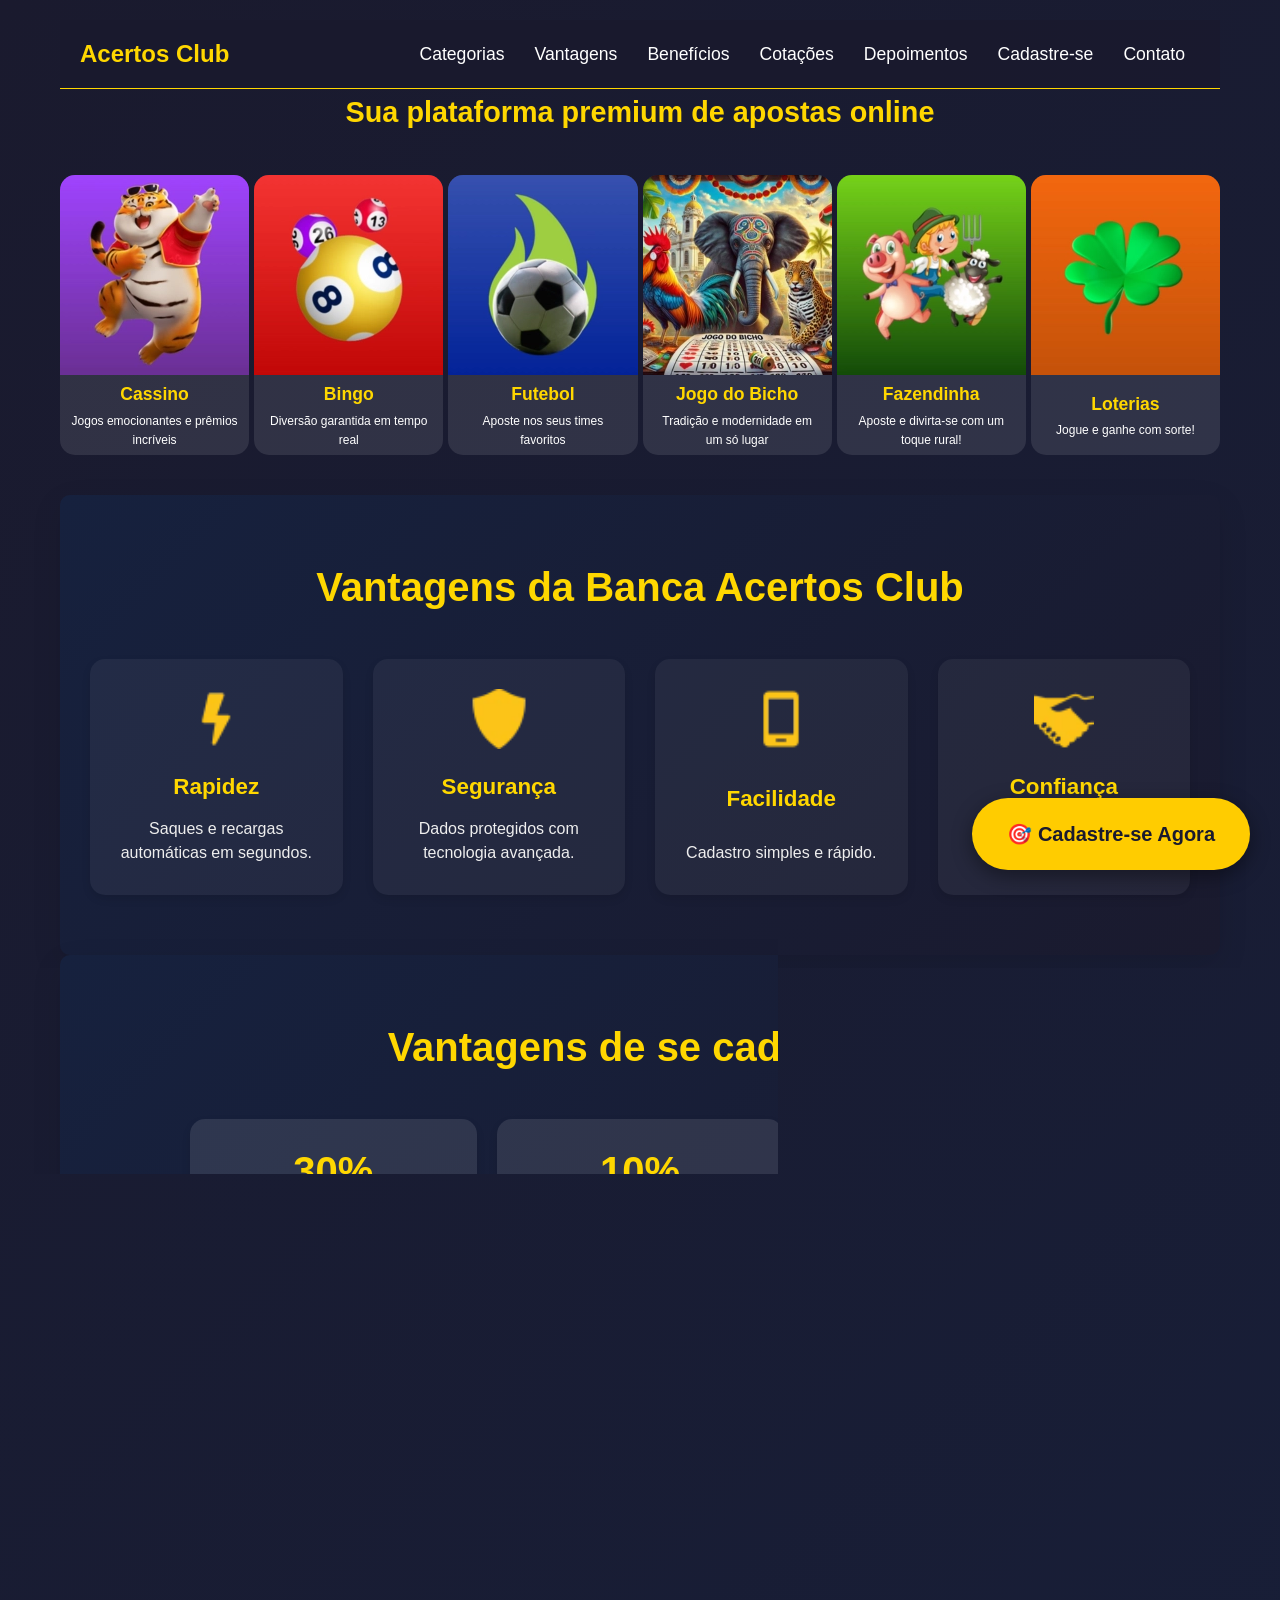
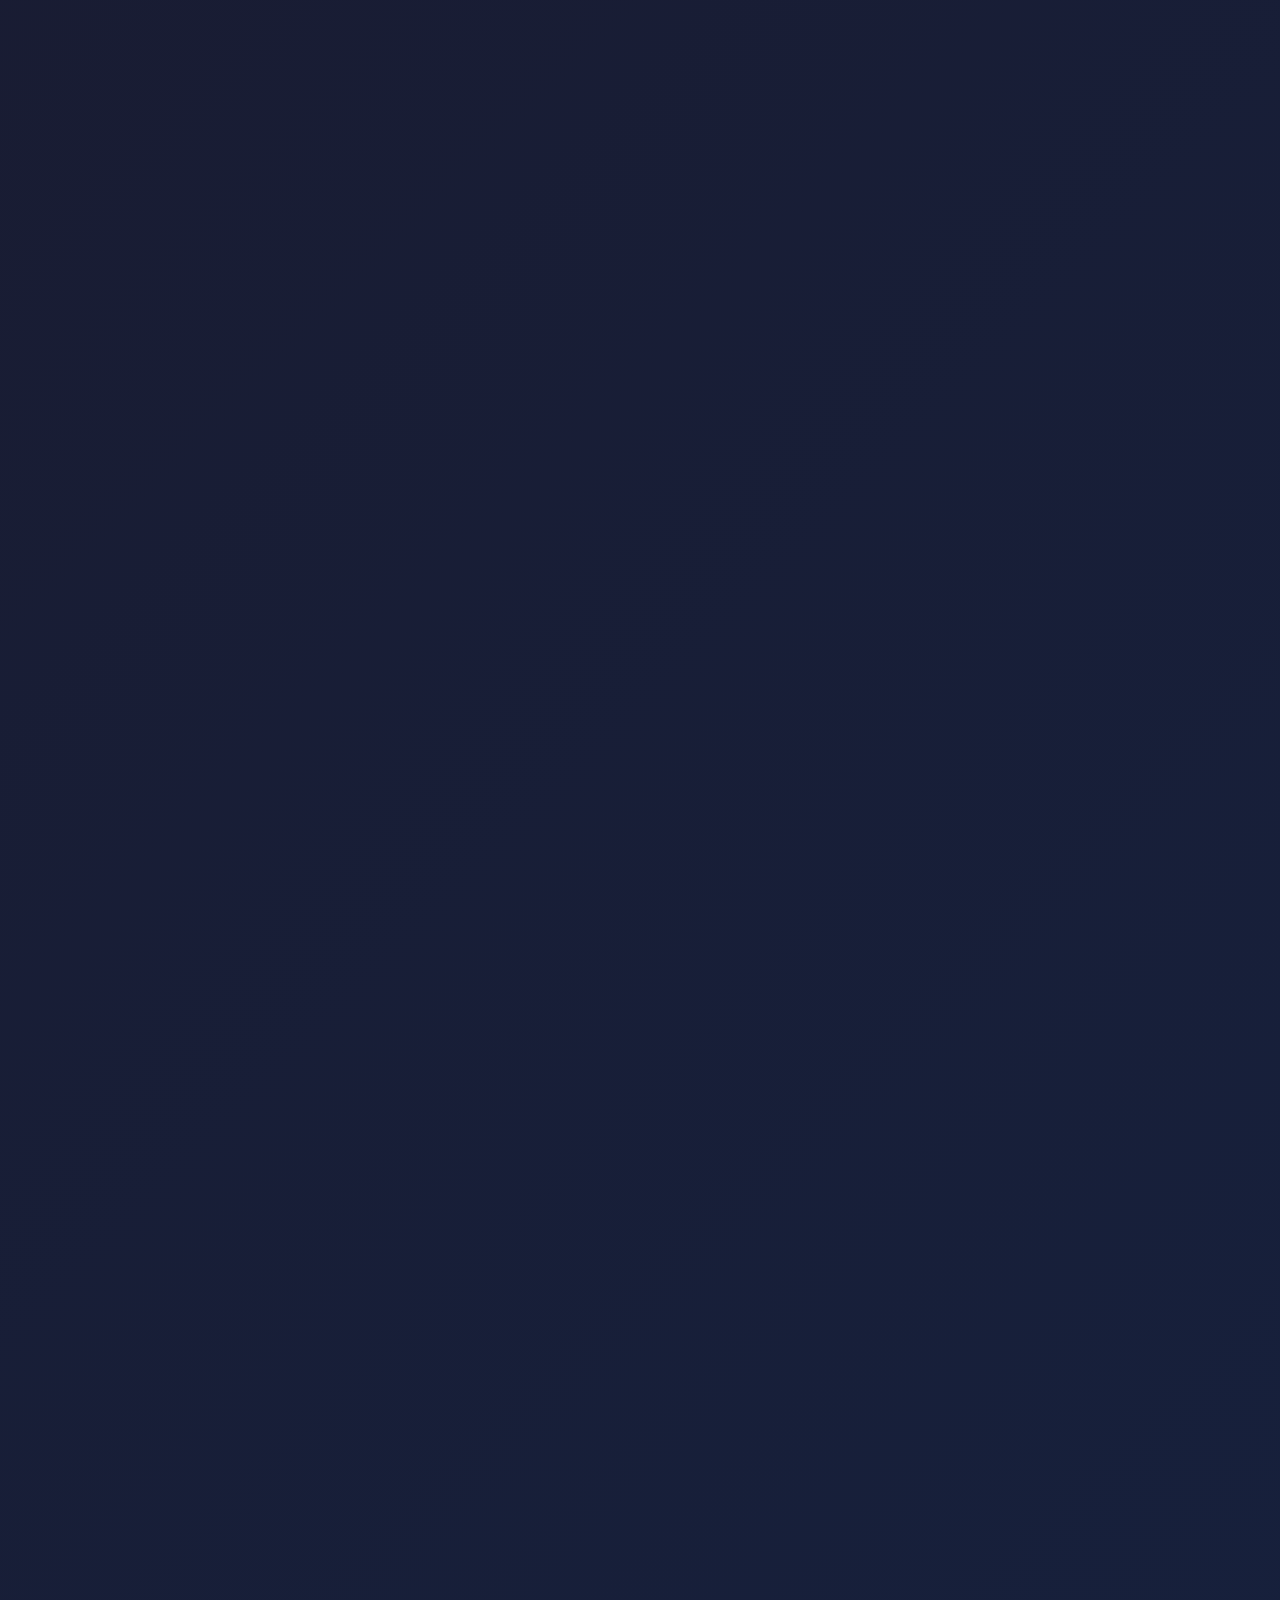
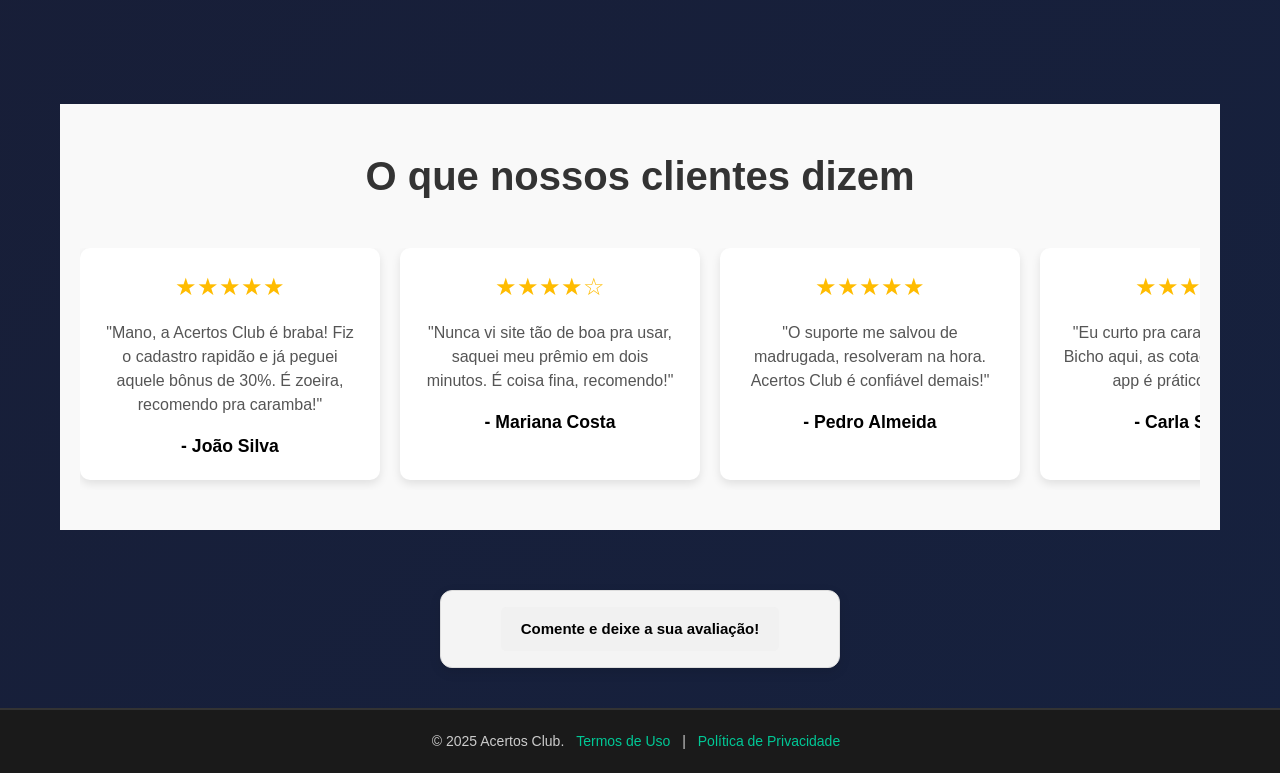
==== commit c617af8b: "Update index.html" ====
--- a/index.html
+++ b/index.html
@@ -3,19 +3,29 @@
 <head>
 <meta charset="UTF-8">
 <meta name="viewport" content="width=device-width, initial-scale=1.0">
-<meta name="description" content="Acertos Club - A melhor plataforma de apostas online no Brasil. Ganhe prêmios incríveis no Cassino, Jogo do Bicho e mais! Cadastre-se agora e transforme sua sorte.">
-<meta name="keywords" content="Acertos Club, apostas online, cassino online, jogo do bicho, bônus de apostas, apostas seguras, plataforma de apostas Brasil">
-<meta name="author" content="Acertos Club">
+
+<!-- SEO META -->
+<meta name="description" content="Palpites do XerifãoJB - Confira dicas certeiras para apostas esportivas, jogo do bicho, cassinos e muito mais. Acompanhe o XerifãoJB no Instagram, YouTube e outras plataformas.">
+<meta name="keywords" content="XerifãoJB, palpites XerifãoJB, palpites do xerifaojb, apostas online, jogo do bicho, cassino, palpites futebol, xerifaojb Instagram, xerifaojb YouTube, acertos club, dicas de apostas">
+<meta name="author" content="XerifãoJB - Palpites">
 <meta name="robots" content="index, follow">
-<title>Acertos Club - Apostas Online | Ganhe Prêmios Incríveis</title>
-<link rel="canonical" href="https://app.acertos.club/pr/sbrqjugZ">
-
-<!-- Open Graph -->
-<meta property="og:title" content="Acertos Club - Apostas Online">
-<meta property="og:description" content="Descubra a Acertos Club, sua plataforma premium de apostas online. Cadastre-se e aproveite bônus exclusivos!">
-<meta property="og:image" content="https://acertosonline.com/shate-link.webp">
-<meta property="og:url" content="https://app.acertos.club/pr/sbrqjugZ">
+
+<title>Palpites do XerifãoJB | Dicas de Apostas Esportivas e Cassino</title>
+<link rel="canonical" href="https://palpites.xerifaojb.com">
+
+<!-- Open Graph (Facebook, WhatsApp etc) -->
+<meta property="og:title" content="Palpites do XerifãoJB - Apostas e Dicas">
+<meta property="og:description" content="Confira os melhores palpites do XerifãoJB! Dicas de apostas esportivas, jogo do bicho, cassino e muito mais. Siga no Instagram, YouTube e plataformas oficiais.">
+<meta property="og:image" content="https://palpites.xerifaojb.com/imagem-de-compartilhamento.jpg"> <!-- substitua com sua imagem real -->
+<meta property="og:url" content="https://palpites.xerifaojb.com">
 <meta property="og:type" content="website">
+
+<!-- Twitter Card -->
+<meta name="twitter:card" content="summary_large_image">
+<meta name="twitter:title" content="Palpites do XerifãoJB - Apostas e Dicas">
+<meta name="twitter:description" content="Acesse as dicas de apostas mais quentes do XerifãoJB! Palpites diários, estratégias e muito mais.">
+<meta name="twitter:image" content="https://palpites.xerifaojb.com/imagem-de-compartilhamento.jpg"> <!-- substitua com sua imagem real -->
+
 
 <!-- Favicons -->
 <link rel="icon" href="icons/favicon-32x32.webp" type="image/webp" sizes="32x32">
